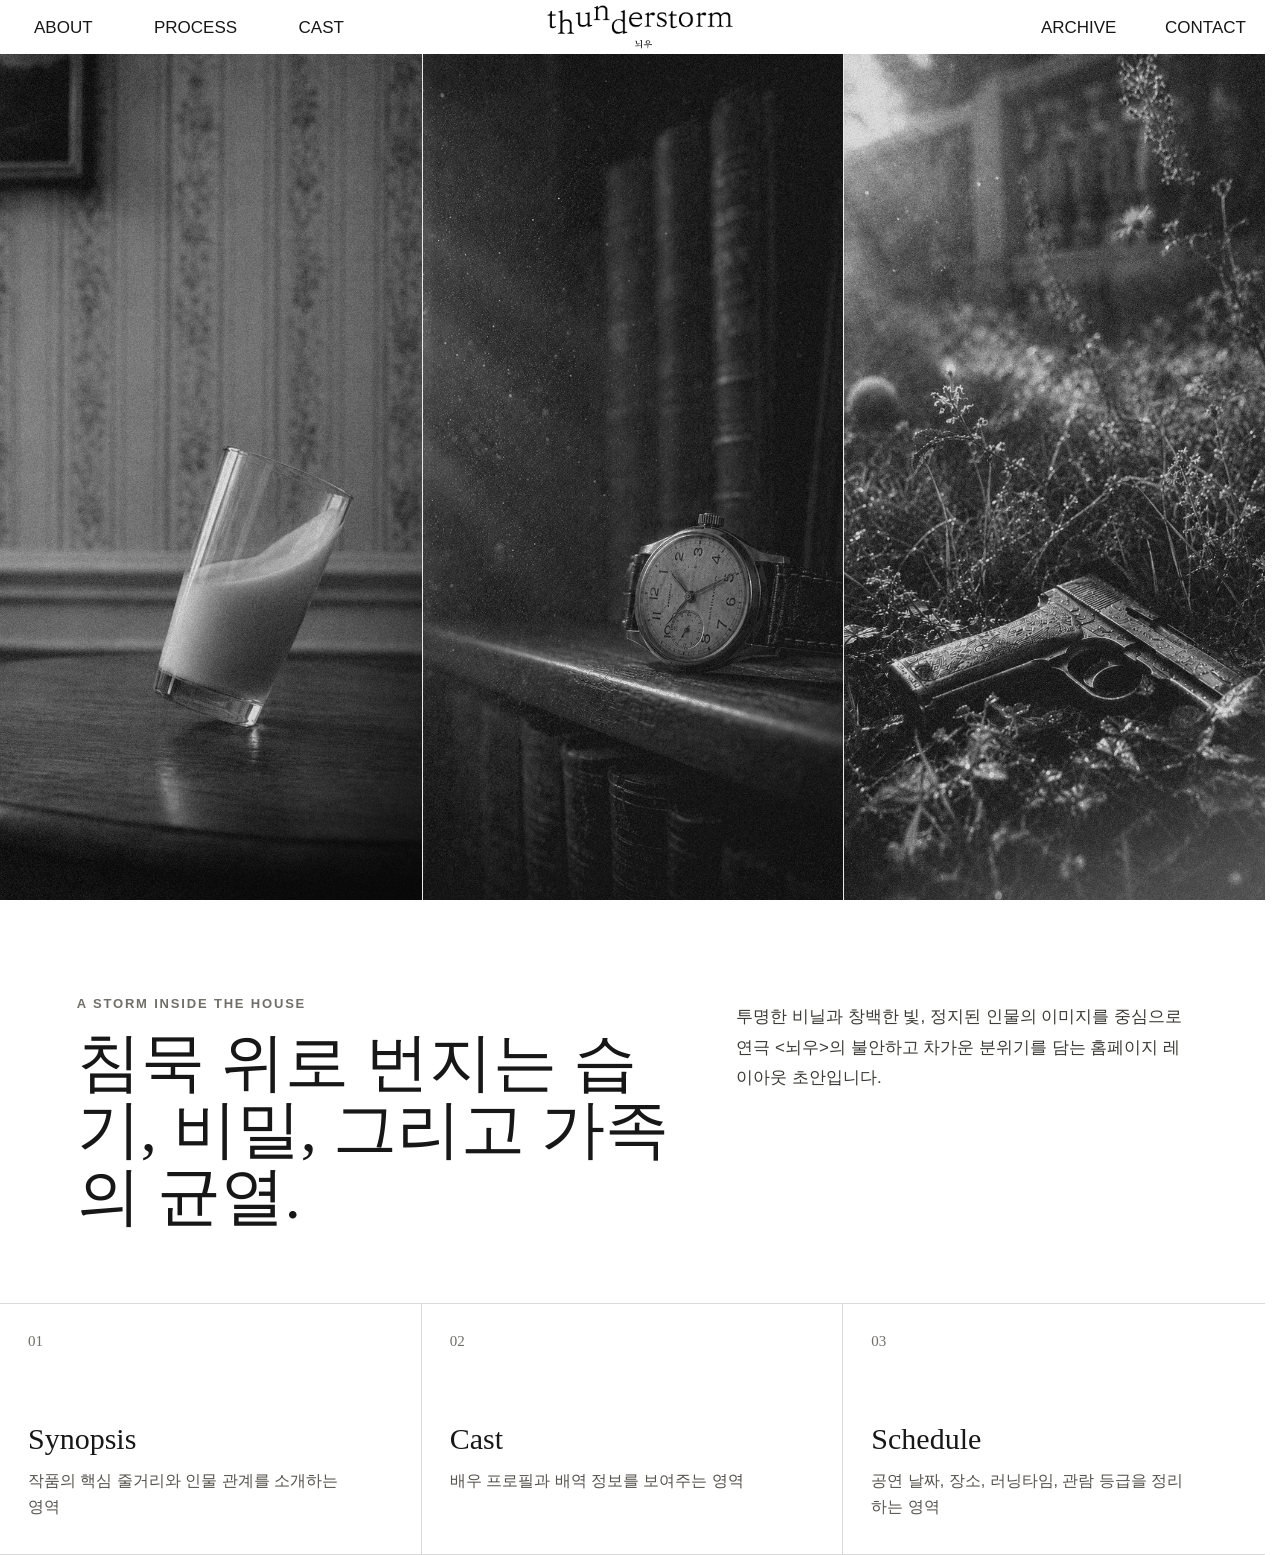
==== index.html @ a6241298 "Add website files" ====
<!doctype html>
<html lang="ko">
  <head>
    <meta charset="UTF-8" />
    <meta name="viewport" content="width=device-width, initial-scale=1.0" />
    <title>연극 &lt;뇌우&gt;</title>
    <link rel="stylesheet" href="./styles.css" />
  </head>
  <body>
    <header class="site-header" aria-label="홈페이지 헤더">
      <nav class="header-nav header-nav-left" aria-label="주요 페이지">
        <a href="./page1.html">ABOUT</a>
        <a href="./page2.html">PROCESS</a>
        <a href="./page3.html">CAST</a>
      </nav>

      <a class="brand" href="./index.html" aria-label="연극 뇌우 홈">
        <img src="./assets/header-title.png" alt="thunderstorm 뇌우" />
      </a>

      <nav class="header-nav header-nav-right" aria-label="아카이브와 연락처">
        <a href="./page4.html">ARCHIVE</a>
        <a href="https://www.instagram.com/karts.thunderstorm?utm_source=ig_web_button_share_sheet&amp;igsh=ZDNlZDc0MzIxNw==" target="_blank" rel="noopener noreferrer">CONTACT</a>
      </nav>
    </header>

    <main>
      <section class="hero" aria-label="연극 뇌우 메인 비주얼">
        <a class="hero-panel hero-panel-left" href="./page1.html" aria-label="ABOUT 페이지로 이동">
          <img
            src="./assets/milk.png"
            alt="기울어진 우유잔"
          />
          <span class="hero-overlay" aria-hidden="true">
            <span class="hero-arrow"></span>
            <span class="hero-title">ABOUT</span>
          </span>
        </a>

        <a class="hero-panel hero-panel-center" href="./page2.html" aria-label="PROCESS 페이지로 이동">
          <img
            src="./assets/clock.png"
            alt="책상 위의 손목시계"
          />
          <span class="hero-overlay" aria-hidden="true">
            <span class="hero-arrow"></span>
            <span class="hero-title">PROCESS</span>
          </span>
        </a>

        <a class="hero-panel hero-panel-right" href="./page3.html" aria-label="CAST 페이지로 이동">
          <img
            src="./assets/gun.png"
            alt="풀숲 위의 권총"
          />
          <span class="hero-overlay" aria-hidden="true">
            <span class="hero-arrow"></span>
            <span class="hero-title">CAST</span>
          </span>
        </a>
      </section>

      <section class="intro" id="about">
        <div>
          <p class="section-kicker">A storm inside the house</p>
          <h2>침묵 위로 번지는 습기, 비밀, 그리고 가족의 균열.</h2>
        </div>
        <p>
          투명한 비닐과 창백한 빛, 정지된 인물의 이미지를 중심으로
          연극 &lt;뇌우&gt;의 불안하고 차가운 분위기를 담는 홈페이지
          레이아웃 초안입니다.
        </p>
      </section>

      <section class="feature-grid" aria-label="홈페이지 섹션 미리보기">
        <article>
          <span>01</span>
          <h3>Synopsis</h3>
          <p>작품의 핵심 줄거리와 인물 관계를 소개하는 영역</p>
        </article>
        <article>
          <span>02</span>
          <h3>Cast</h3>
          <p>배우 프로필과 배역 정보를 보여주는 영역</p>
        </article>
        <article>
          <span>03</span>
          <h3>Schedule</h3>
          <p>공연 날짜, 장소, 러닝타임, 관람 등급을 정리하는 영역</p>
        </article>
      </section>
    </main>
      <script>
      const header = document.querySelector(".site-header");
      let lastScrollY = window.scrollY;

      window.addEventListener("scroll", () => {
        const currentScrollY = window.scrollY;
        const isScrollingDown = currentScrollY > lastScrollY;

        if (currentScrollY <= 8) {
          header.classList.remove("is-hidden");
        } else if (isScrollingDown && currentScrollY > 80) {
          header.classList.add("is-hidden");
        } else if (!isScrollingDown) {
          header.classList.remove("is-hidden");
        }

        lastScrollY = currentScrollY;
      }, { passive: true });
    </script>
  </body>
</html>
---- styles.css ----
:root {
  --paper: #ffffff;
  --ink: #171717;
  --muted: #706f6a;
  --line: rgba(23, 23, 23, 0.16);
  --veil: rgba(245, 245, 241, 0.55);
}

* {
  box-sizing: border-box;
}

html {
  scroll-behavior: smooth;
  scrollbar-gutter: stable;
}

body {
  margin: 0;
  background: #ffffff;
  color: var(--ink);
  font-family:
    "Helvetica Neue",
    Arial,
    "Apple SD Gothic Neo",
    "Noto Sans KR",
    sans-serif;
  letter-spacing: 0;
}

a {
  color: inherit;
  text-decoration: none;
}

.site-header {
  position: fixed;
  z-index: 50;
  top: 0;
  left: 0;
  display: flex;
  width: 100%;
  height: 54px;
  align-items: center;
  justify-content: center;
  padding: 4px 24px;
  background: #ffffff;
  transition: transform 420ms cubic-bezier(0.22, 1, 0.36, 1);
  will-change: transform;
}

.site-header.is-hidden {
  transform: translateY(-100%);
}

.header-nav {
  position: absolute;
  top: 50%;
  display: flex;
  align-items: center;
  gap: clamp(34px, 4.8vw, 76px);
  font-size: 17px;
  font-weight: 300;
  line-height: 1;
  letter-spacing: 0;
  transform: translateY(-50%);
}

.header-nav-left {
  left: 34px;
}

.header-nav-right {
  right: 34px;
  gap: clamp(28px, 3.8vw, 64px);
}

.header-nav a {
  position: relative;
  display: block;
}

.header-nav a::after {
  position: absolute;
  left: 0;
  bottom: -3px;
  width: 100%;
  height: 1px;
  content: "";
  background: currentColor;
  transform: scaleX(0);
  transform-origin: left center;
  transition: transform 240ms ease;
}

.header-nav a:hover::after,
.header-nav a:focus-visible::after {
  transform: scaleX(1);
}

.brand {
  position: fixed;
  z-index: 51;
  top: 27px;
  left: 50vw;
  display: inline-flex;
  align-items: center;
  justify-content: center;
  transform: translate(-50%, -50%);
}

.brand img {
  display: block;
  width: min(185px, 32vw);
  height: auto;
}

main {
  padding-top: 54px;
}

.hero {
  position: relative;
  display: grid;
  min-height: calc(100svh - 54px);
  grid-template-columns: repeat(3, 1fr);
  overflow: hidden;
  background: #d9d8d2;
}

.hero::after {
  display: none;
}

.hero-panel {
  position: relative;
  min-width: 0;
  min-height: calc(100svh - 54px);
  overflow: hidden;
  cursor: pointer;
}

.hero-panel img {
  width: 100%;
  height: 100%;
  display: block;
  object-fit: cover;
  filter: grayscale(1) contrast(0.94) brightness(0.92);
  transition: transform 700ms cubic-bezier(0.22, 1, 0.36, 1), filter 700ms cubic-bezier(0.22, 1, 0.36, 1);
}

.hero-panel:hover img,
.hero-panel:focus-visible img {
  transform: scale(1.08);
}

.hero-overlay {
  position: absolute;
  inset: 0;
  z-index: 2;
  display: flex;
  align-items: center;
  justify-content: center;
  gap: 28px;
  color: #ffffff;
  background: rgba(0, 0, 0, 0.7);
  opacity: 0;
  transition: opacity 420ms cubic-bezier(0.22, 1, 0.36, 1);
}

.hero-panel:hover .hero-overlay,
.hero-panel:focus-visible .hero-overlay {
  opacity: 1;
}

.hero-arrow {
  position: relative;
  display: block;
  width: min(250px, 42%);
  height: 1px;
  background: currentColor;
  transform: translateX(-16px);
  opacity: 0;
  transition: transform 520ms cubic-bezier(0.22, 1, 0.36, 1), opacity 420ms ease;
}

.hero-arrow::before,
.hero-arrow::after {
  position: absolute;
  right: -1px;
  width: 14px;
  height: 1px;
  content: "";
  background: currentColor;
  transform-origin: right center;
}

.hero-arrow::before {
  transform: rotate(38deg);
}

.hero-arrow::after {
  transform: rotate(-38deg);
}

.hero-title {
  display: block;
  min-width: 116px;
  font-size: 20px;
  font-weight: 400;
  line-height: 1;
  letter-spacing: 0;
  transform: translateY(8px);
  opacity: 0;
  transition: transform 520ms cubic-bezier(0.22, 1, 0.36, 1), opacity 420ms ease;
}

.hero-panel:hover .hero-arrow,
.hero-panel:focus-visible .hero-arrow {
  transform: translateX(0);
  opacity: 1;
}

.hero-panel:hover .hero-title,
.hero-panel:focus-visible .hero-title {
  transform: translateY(0);
  opacity: 1;
}

.hero-panel-left img {
  object-position: 50% 50%;
}

.hero-panel-center,
.hero-panel-right {
  border-left: 1px solid rgba(255, 255, 255, 0.42);
}

.hero-panel-center img {
  object-position: 48% 50%;
}

.hero-panel-right img {
  object-position: 50% 50%;
}

.intro {
  display: grid;
  grid-template-columns: minmax(0, 1.15fr) minmax(280px, 0.85fr);
  gap: 48px;
  padding: 96px 6vw 72px;
  border-bottom: 1px solid var(--line);
}

.section-kicker {
  margin: 0 0 18px;
  color: var(--muted);
  font-size: 13px;
  font-weight: 700;
  letter-spacing: 0.14em;
  text-transform: uppercase;
}

.intro h2 {
  max-width: 780px;
  margin: 0;
  font-family: Georgia, "Times New Roman", "Apple SD Gothic Neo", serif;
  font-size: clamp(32px, 5vw, 68px);
  font-weight: 500;
  line-height: 1.05;
}

.intro > p {
  margin: 6px 0 0;
  color: #3c3b37;
  font-size: 17px;
  line-height: 1.8;
}

.feature-grid {
  display: grid;
  grid-template-columns: repeat(3, minmax(0, 1fr));
  border-bottom: 1px solid var(--line);
}

.feature-grid article {
  min-height: 250px;
  padding: 28px;
  border-right: 1px solid var(--line);
}

.feature-grid article:last-child {
  border-right: 0;
}

.feature-grid span {
  color: var(--muted);
  font-family: Georgia, "Times New Roman", serif;
  font-size: 15px;
}

.feature-grid h3 {
  margin: 72px 0 12px;
  font-family: Georgia, "Times New Roman", serif;
  font-size: 30px;
  font-weight: 500;
}

.feature-grid p {
  max-width: 320px;
  margin: 0;
  color: #55534e;
  line-height: 1.65;
}

.subpage {
  min-height: 100svh;
  padding-top: 54px;
  background: #ffffff;
}

.subpage-title {
  display: grid;
  min-height: calc(100svh - 54px);
  place-items: center;
  text-align: center;
}

.subpage-title p {
  margin: 0 0 12px;
  color: var(--muted);
  font-size: 12px;
  letter-spacing: 0.16em;
}

.subpage-title h1 {
  margin: 0;
  font-size: clamp(48px, 10vw, 120px);
  font-weight: 400;
}

@media (max-width: 920px) {
  .site-header {
    height: 54px;
    padding: 4px 16px;
  }

  .header-nav {
    gap: 16px;
    font-size: 9px;
  }

  .header-nav-left {
    left: 14px;
  }

  .header-nav-right {
    right: 14px;
    gap: 12px;
  }

  .hero {
    min-height: calc(100svh - 54px);
    grid-template-columns: 1fr;
  }

  .hero-panel {
    min-height: 31svh;
  }

  .brand img {
    width: min(185px, 49vw);
  }

  .hero-panel-center,
  .hero-panel-right {
    border-left: 0;
    border-top: 1px solid rgba(255, 255, 255, 0.42);
  }

  .intro,
  .feature-grid {
    grid-template-columns: 1fr;
  }

  .intro {
    gap: 24px;
    padding: 72px 20px 56px;
  }

  .feature-grid article {
    min-height: 210px;
    border-right: 0;
    border-bottom: 1px solid var(--line);
  }
}
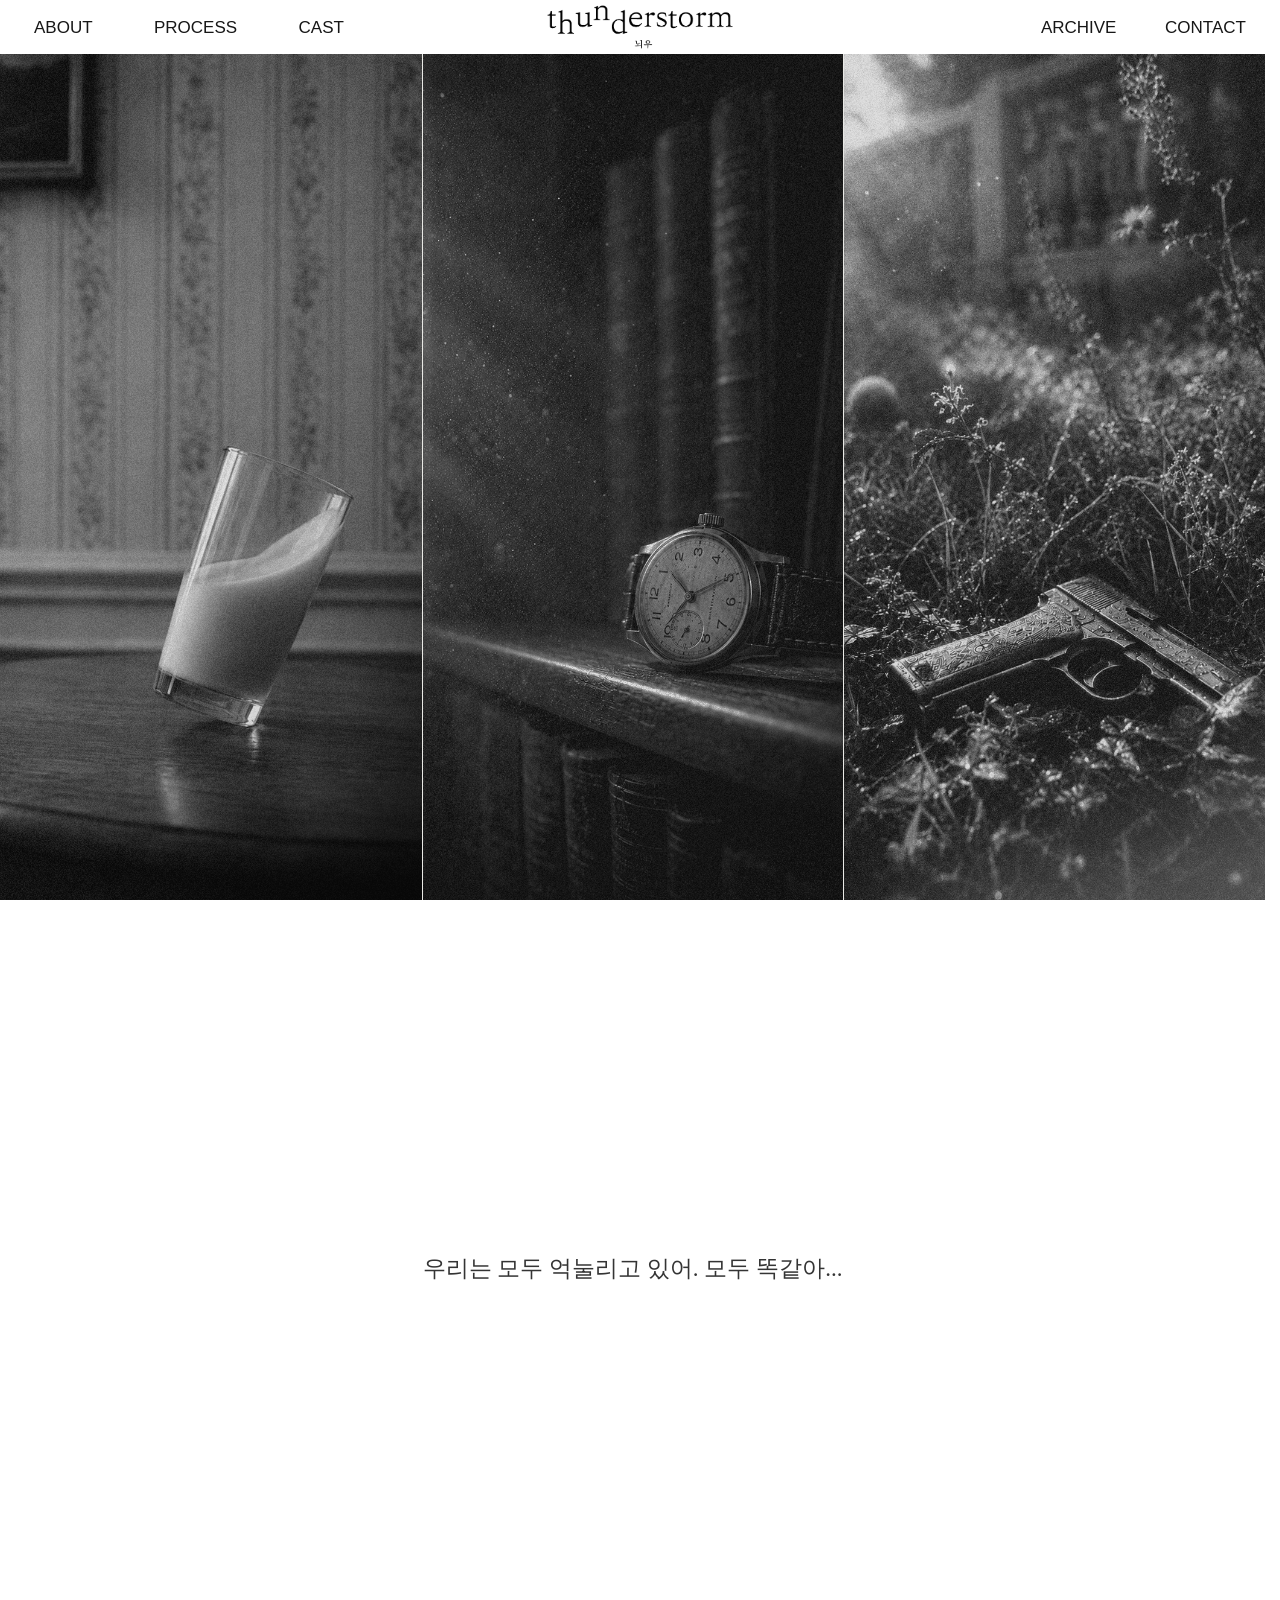
==== commit 421c4e8f: "Update homepage quote section" ====
--- a/index.html
+++ b/index.html
@@ -60,34 +60,8 @@
         </a>
       </section>
 
-      <section class="intro" id="about">
-        <div>
-          <p class="section-kicker">A storm inside the house</p>
-          <h2>침묵 위로 번지는 습기, 비밀, 그리고 가족의 균열.</h2>
-        </div>
-        <p>
-          투명한 비닐과 창백한 빛, 정지된 인물의 이미지를 중심으로
-          연극 &lt;뇌우&gt;의 불안하고 차가운 분위기를 담는 홈페이지
-          레이아웃 초안입니다.
-        </p>
-      </section>
-
-      <section class="feature-grid" aria-label="홈페이지 섹션 미리보기">
-        <article>
-          <span>01</span>
-          <h3>Synopsis</h3>
-          <p>작품의 핵심 줄거리와 인물 관계를 소개하는 영역</p>
-        </article>
-        <article>
-          <span>02</span>
-          <h3>Cast</h3>
-          <p>배우 프로필과 배역 정보를 보여주는 영역</p>
-        </article>
-        <article>
-          <span>03</span>
-          <h3>Schedule</h3>
-          <p>공연 날짜, 장소, 러닝타임, 관람 등급을 정리하는 영역</p>
-        </article>
+      <section class="home-quote" aria-label="연극 뇌우 문장">
+        <p>우리는 모두 억눌리고 있어. 모두 똑같아...</p>
       </section>
     </main>
       <script>
--- a/styles.css
+++ b/styles.css
@@ -244,73 +244,22 @@
   object-position: 50% 50%;
 }
 
-.intro {
+.home-quote {
   display: grid;
-  grid-template-columns: minmax(0, 1.15fr) minmax(280px, 0.85fr);
-  gap: 48px;
-  padding: 96px 6vw 72px;
-  border-bottom: 1px solid var(--line);
-}
-
-.section-kicker {
-  margin: 0 0 18px;
-  color: var(--muted);
-  font-size: 13px;
-  font-weight: 700;
-  letter-spacing: 0.14em;
-  text-transform: uppercase;
-}
-
-.intro h2 {
-  max-width: 780px;
+  min-height: 82svh;
+  place-items: center;
+  padding: 120px 24px;
+  background: #ffffff;
+  text-align: center;
+}
+
+.home-quote p {
   margin: 0;
-  font-family: Georgia, "Times New Roman", "Apple SD Gothic Neo", serif;
-  font-size: clamp(32px, 5vw, 68px);
-  font-weight: 500;
-  line-height: 1.05;
-}
-
-.intro > p {
-  margin: 6px 0 0;
-  color: #3c3b37;
-  font-size: 17px;
-  line-height: 1.8;
-}
-
-.feature-grid {
-  display: grid;
-  grid-template-columns: repeat(3, minmax(0, 1fr));
-  border-bottom: 1px solid var(--line);
-}
-
-.feature-grid article {
-  min-height: 250px;
-  padding: 28px;
-  border-right: 1px solid var(--line);
-}
-
-.feature-grid article:last-child {
-  border-right: 0;
-}
-
-.feature-grid span {
-  color: var(--muted);
-  font-family: Georgia, "Times New Roman", serif;
-  font-size: 15px;
-}
-
-.feature-grid h3 {
-  margin: 72px 0 12px;
-  font-family: Georgia, "Times New Roman", serif;
-  font-size: 30px;
-  font-weight: 500;
-}
-
-.feature-grid p {
-  max-width: 320px;
-  margin: 0;
-  color: #55534e;
-  line-height: 1.65;
+  color: #343434;
+  font-family: "KoPub Batang", "KoPub Batang Pro", "Noto Serif KR", serif;
+  font-size: clamp(18px, 1.8vw, 28px);
+  font-weight: 300;
+  line-height: 1.7;
 }
 
 .subpage {
@@ -378,19 +327,8 @@
     border-top: 1px solid rgba(255, 255, 255, 0.42);
   }
 
-  .intro,
-  .feature-grid {
-    grid-template-columns: 1fr;
-  }
-
-  .intro {
-    gap: 24px;
-    padding: 72px 20px 56px;
-  }
-
-  .feature-grid article {
-    min-height: 210px;
-    border-right: 0;
-    border-bottom: 1px solid var(--line);
-  }
-}
+  .home-quote {
+    min-height: 76svh;
+    padding: 96px 20px;
+  }
+}
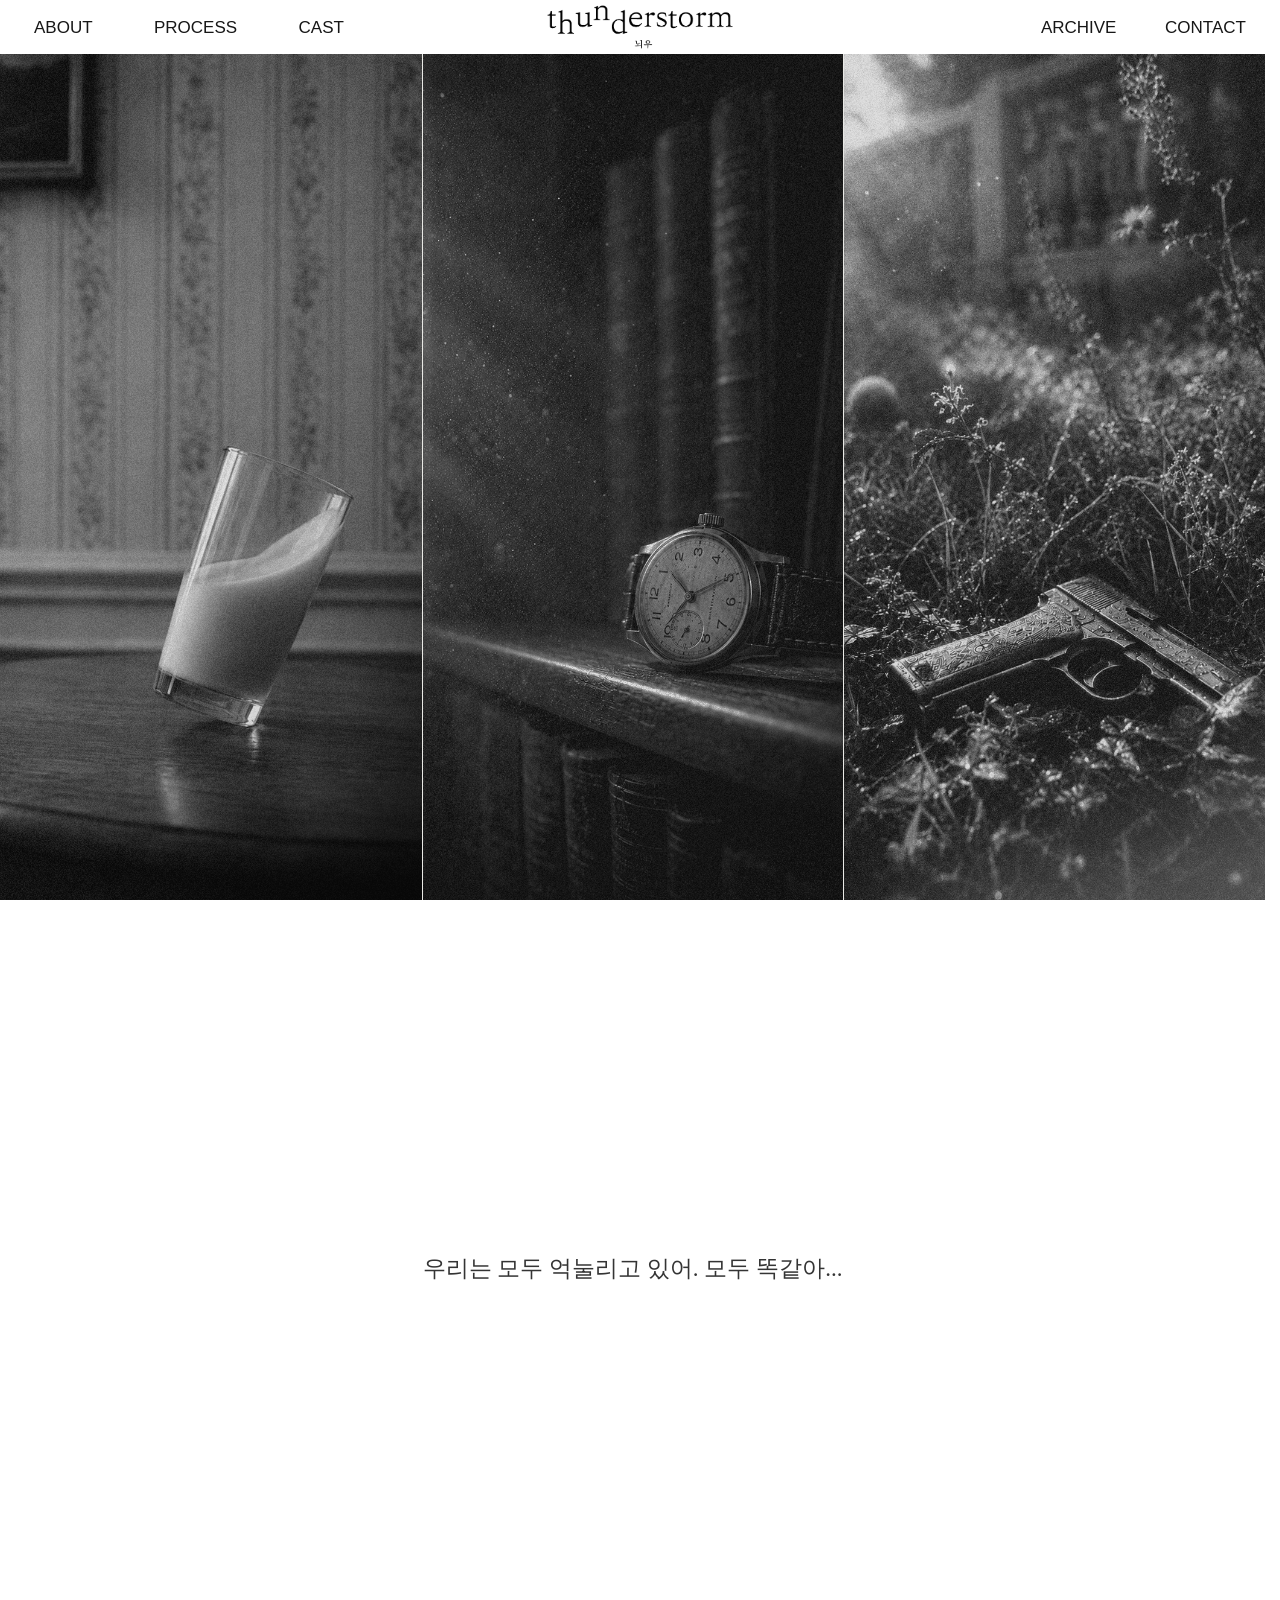
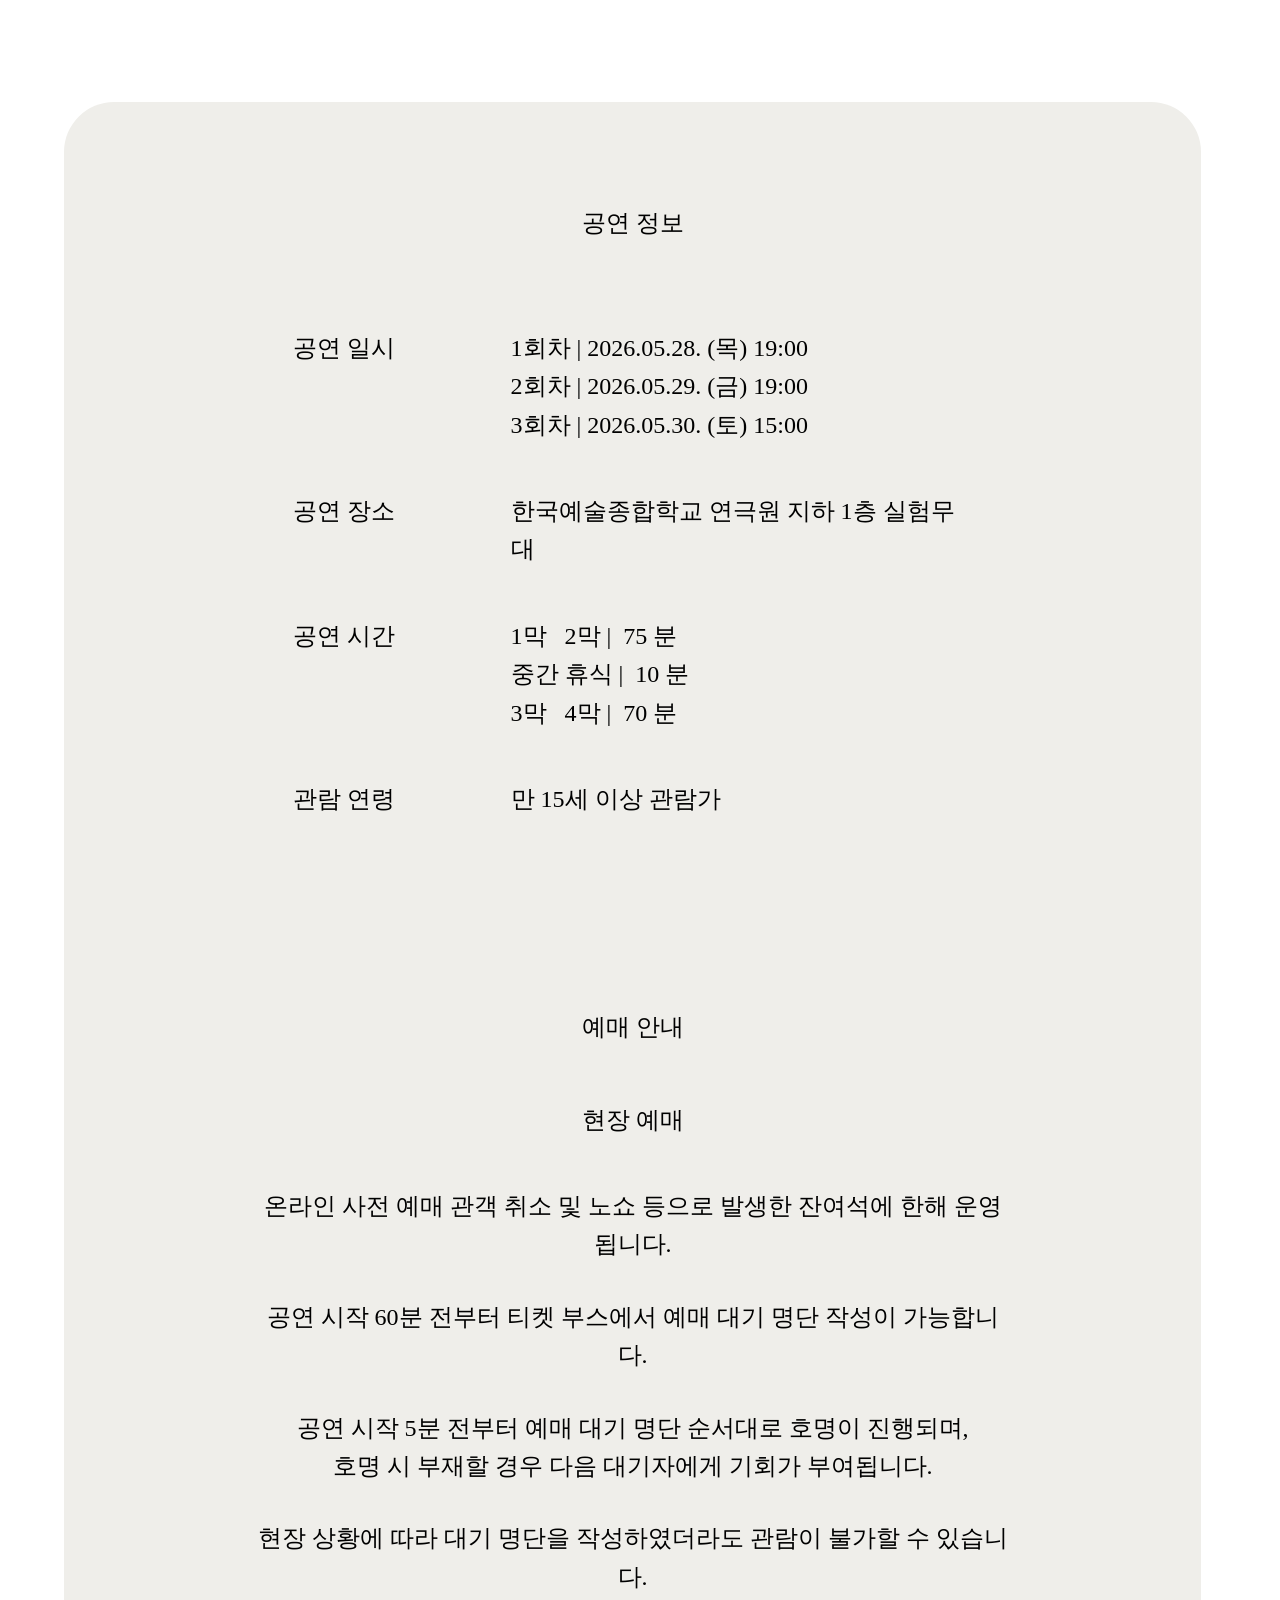
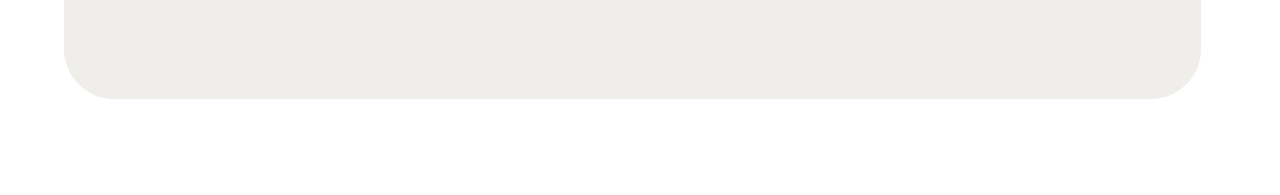
==== commit 3903db7f: "Add performance information section" ====
--- a/index.html
+++ b/index.html
@@ -63,6 +63,43 @@
       <section class="home-quote" aria-label="연극 뇌우 문장">
         <p>우리는 모두 억눌리고 있어. 모두 똑같아...</p>
       </section>
+
+      <section class="performance-section" aria-label="공연 정보와 예매 안내">
+        <div class="performance-card">
+          <h2>공연 정보</h2>
+
+          <div class="info-list">
+            <div class="info-row">
+              <h3>공연 일시</h3>
+              <p>1회차 | 2026.05.28. (목) 19:00<br />2회차 | 2026.05.29. (금) 19:00<br />3회차 | 2026.05.30. (토) 15:00</p>
+            </div>
+
+            <div class="info-row">
+              <h3>공연 장소</h3>
+              <p>한국예술종합학교 연극원 지하 1층 실험무대</p>
+            </div>
+
+            <div class="info-row">
+              <h3>공연 시간</h3>
+              <p>1막&nbsp;&nbsp;&nbsp;2막 |&nbsp;&nbsp;75 분<br />중간 휴식 |&nbsp;&nbsp;10 분<br />3막&nbsp;&nbsp;&nbsp;4막 |&nbsp;&nbsp;70 분</p>
+            </div>
+
+            <div class="info-row">
+              <h3>관람 연령</h3>
+              <p>만 15세 이상 관람가</p>
+            </div>
+          </div>
+
+          <div class="ticket-info">
+            <h2>예매 안내</h2>
+            <h3>현장 예매</h3>
+            <p>온라인 사전 예매 관객 취소 및 노쇼 등으로 발생한 잔여석에 한해 운영됩니다.</p>
+            <p>공연 시작 60분 전부터 티켓 부스에서 예매 대기 명단 작성이 가능합니다.</p>
+            <p>공연 시작 5분 전부터 예매 대기 명단 순서대로 호명이 진행되며,<br />호명 시 부재할 경우 다음 대기자에게 기회가 부여됩니다.</p>
+            <p>현장 상황에 따라 대기 명단을 작성하였더라도 관람이 불가할 수 있습니다.</p>
+          </div>
+        </div>
+      </section>
     </main>
       <script>
       const header = document.querySelector(".site-header");
--- a/styles.css
+++ b/styles.css
@@ -262,6 +262,69 @@
   line-height: 1.7;
 }
 
+.performance-section {
+  padding: 64px 5vw 96px;
+  background: #ffffff;
+}
+
+.performance-card {
+  width: min(1320px, 100%);
+  margin: 0 auto;
+  padding: clamp(72px, 8vw, 120px) clamp(28px, 7vw, 120px);
+  border-radius: 50px;
+  background: #efeeea;
+  color: #000000;
+  font-family: "KoPub Batang", "KoPub Batang Pro", "Noto Serif KR", serif;
+  font-size: 18pt;
+  font-weight: 300;
+  line-height: 1.6;
+  text-align: center;
+}
+
+.performance-card h2,
+.performance-card h3,
+.performance-card p {
+  margin: 0;
+  font: inherit;
+  color: inherit;
+}
+
+.performance-card h2 {
+  margin-bottom: 86px;
+}
+
+.info-list {
+  display: grid;
+  width: min(680px, 100%);
+  margin: 0 auto;
+  gap: 48px;
+}
+
+.info-row {
+  display: grid;
+  grid-template-columns: 170px minmax(0, 1fr);
+  gap: 48px;
+  text-align: left;
+}
+
+.ticket-info {
+  width: min(760px, 100%);
+  margin: 190px auto 0;
+  text-align: center;
+}
+
+.ticket-info h2 {
+  margin-bottom: 54px;
+}
+
+.ticket-info h3 {
+  margin-bottom: 48px;
+}
+
+.ticket-info p + p {
+  margin-top: 34px;
+}
+
 .subpage {
   min-height: 100svh;
   padding-top: 54px;
@@ -331,4 +394,44 @@
     min-height: 76svh;
     padding: 96px 20px;
   }
-}
+
+  .performance-section {
+    padding: 40px 20px 72px;
+  }
+
+  .performance-card {
+    padding: 64px 22px 72px;
+    border-radius: 34px;
+    font-size: 14pt;
+  }
+
+  .performance-card h2 {
+    margin-bottom: 52px;
+  }
+
+  .info-list {
+    gap: 36px;
+  }
+
+  .info-row {
+    grid-template-columns: 1fr;
+    gap: 10px;
+    text-align: center;
+  }
+
+  .ticket-info {
+    margin-top: 112px;
+  }
+
+  .ticket-info h2 {
+    margin-bottom: 40px;
+  }
+
+  .ticket-info h3 {
+    margin-bottom: 34px;
+  }
+
+  .ticket-info p + p {
+    margin-top: 26px;
+  }
+}
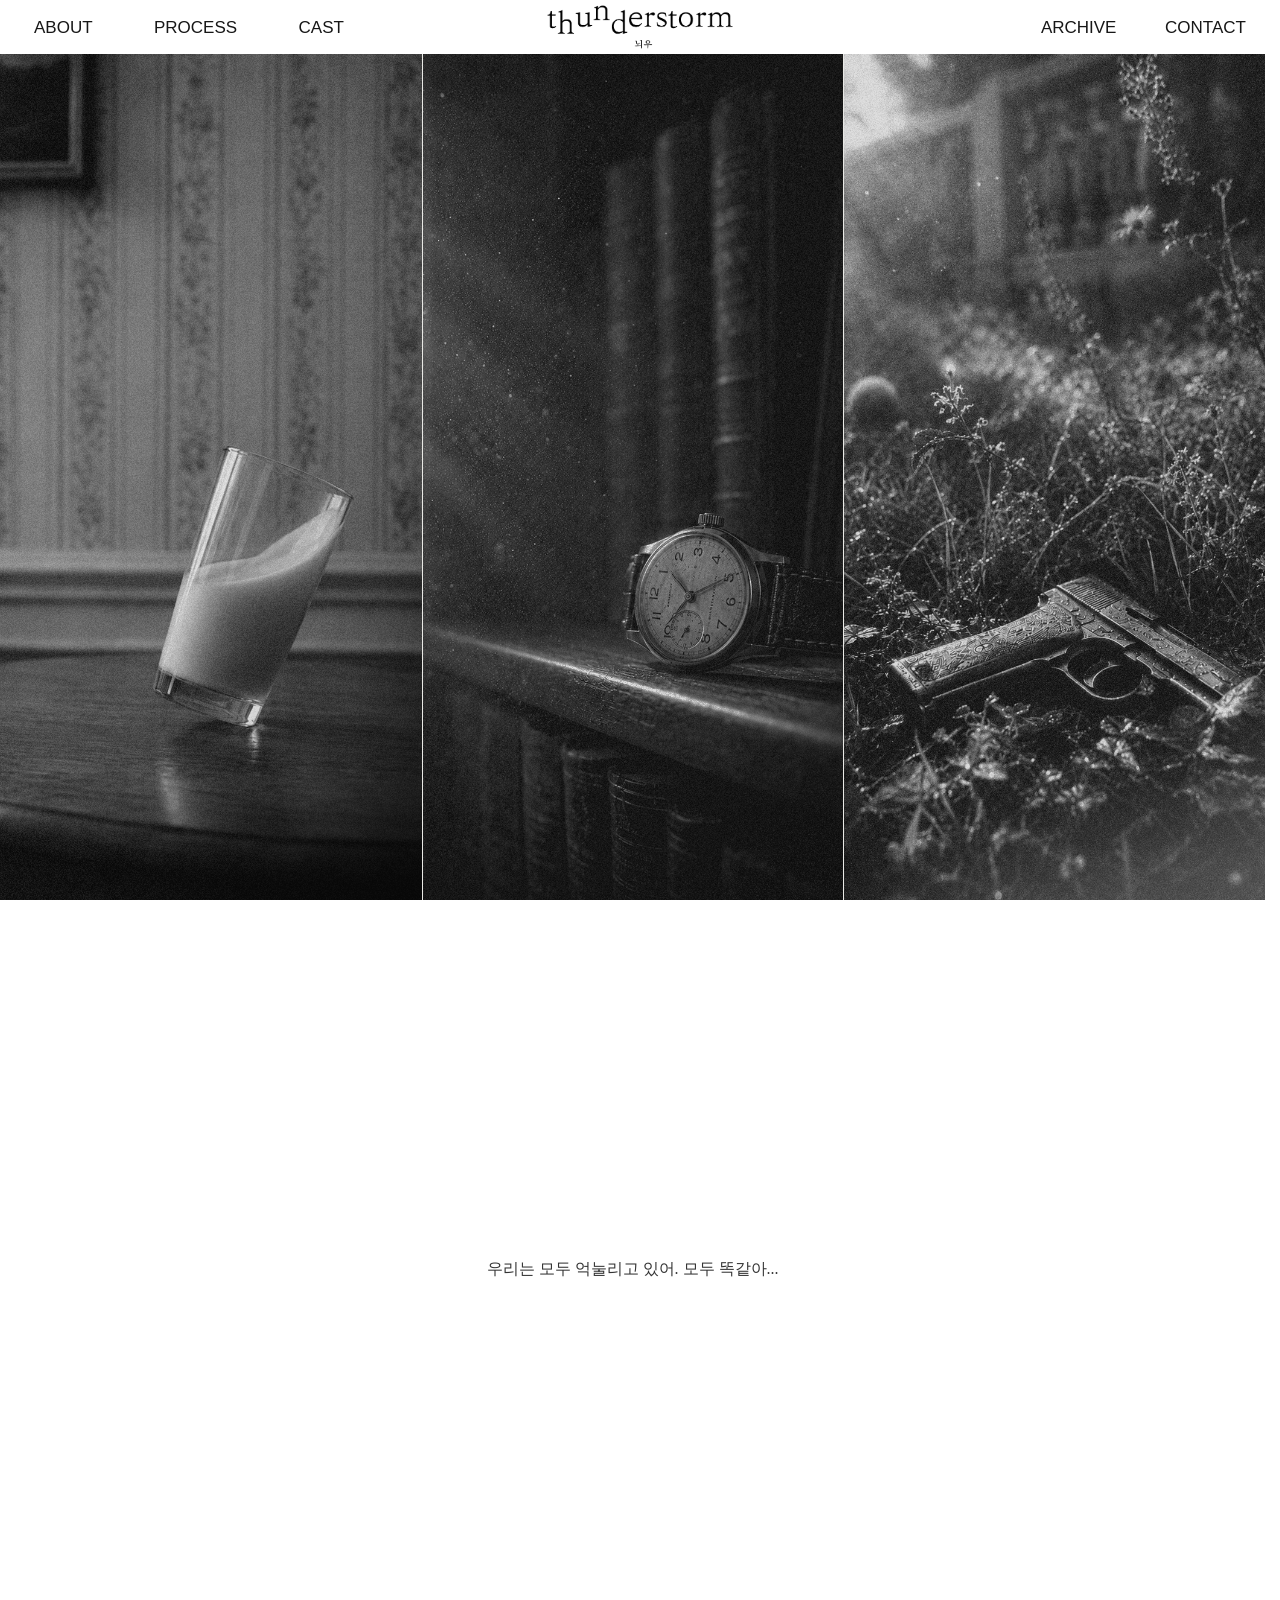
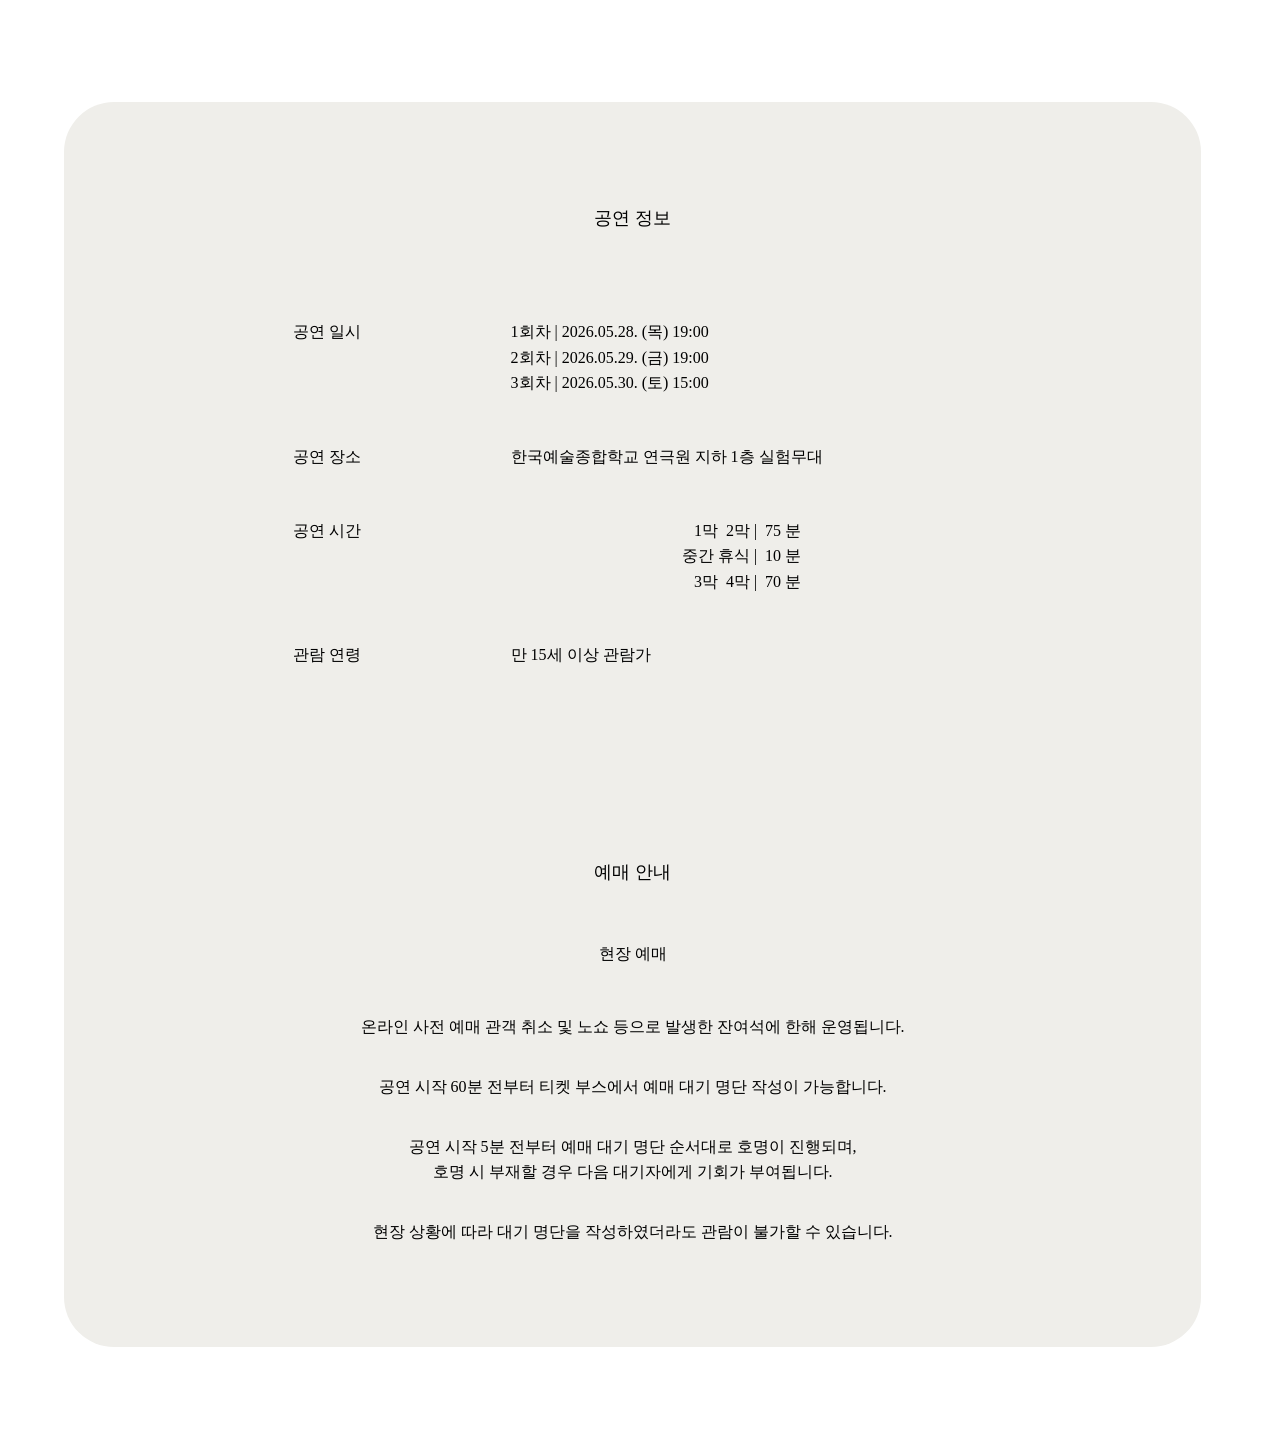
==== commit 236fb136: "변화" ====
--- a/index.html
+++ b/index.html
@@ -76,12 +76,12 @@
 
             <div class="info-row">
               <h3>공연 장소</h3>
-              <p>한국예술종합학교 연극원 지하 1층 실험무대</p>
+              <p>한국예술종합학교 <br class="mobile-only" />연극원 지하 1층 실험무대</p>
             </div>
 
             <div class="info-row">
               <h3>공연 시간</h3>
-              <p>1막&nbsp;&nbsp;&nbsp;2막 |&nbsp;&nbsp;75 분<br />중간 휴식 |&nbsp;&nbsp;10 분<br />3막&nbsp;&nbsp;&nbsp;4막 |&nbsp;&nbsp;70 분</p>
+              <p class="runtime-lines">1막&nbsp;&nbsp;2막 |&nbsp;&nbsp;75 분<br />중간 휴식 |&nbsp;&nbsp;10 분<br />3막&nbsp;&nbsp;4막 |&nbsp;&nbsp;70 분</p>
             </div>
 
             <div class="info-row">
--- a/styles.css
+++ b/styles.css
@@ -257,7 +257,7 @@
   margin: 0;
   color: #343434;
   font-family: "KoPub Batang", "KoPub Batang Pro", "Noto Serif KR", serif;
-  font-size: clamp(18px, 1.8vw, 28px);
+  font-size: 12pt;
   font-weight: 300;
   line-height: 1.7;
 }
@@ -275,7 +275,7 @@
   background: #efeeea;
   color: #000000;
   font-family: "KoPub Batang", "KoPub Batang Pro", "Noto Serif KR", serif;
-  font-size: 18pt;
+  font-size: 12pt;
   font-weight: 300;
   line-height: 1.6;
   text-align: center;
@@ -291,6 +291,7 @@
 
 .performance-card h2 {
   margin-bottom: 86px;
+  font-size: calc(1em + 1.5pt);
 }
 
 .info-list {
@@ -307,6 +308,15 @@
   text-align: left;
 }
 
+.mobile-only {
+  display: none;
+}
+
+.runtime-lines {
+  justify-self: center;
+  text-align: right;
+}
+
 .ticket-info {
   width: min(760px, 100%);
   margin: 190px auto 0;
@@ -353,35 +363,59 @@
 
 @media (max-width: 920px) {
   .site-header {
-    height: 54px;
-    padding: 4px 16px;
+    display: grid;
+    height: 132px;
+    grid-template-columns: repeat(5, auto);
+    grid-template-rows: 70px 42px;
+    align-content: center;
+    justify-content: center;
+    column-gap: clamp(18px, 5.4vw, 34px);
+    row-gap: 2px;
+    padding: 10px 14px 8px;
+  }
+
+  .brand {
+    position: static;
+    grid-column: 1 / -1;
+    grid-row: 1;
+    transform: none;
+  }
+
+  .brand img {
+    width: min(175px, 46vw);
   }
 
   .header-nav {
-    gap: 16px;
-    font-size: 9px;
-  }
-
-  .header-nav-left {
-    left: 14px;
-  }
-
-  .header-nav-right {
-    right: 14px;
-    gap: 12px;
+    position: static;
+    grid-row: 2;
+    display: contents;
+    font-size: 10.5px;
+    transform: none;
+  }
+
+  .header-nav a {
+    display: block;
+    align-self: center;
+    white-space: nowrap;
+  }
+
+  .header-nav-left a:nth-child(1) { grid-column: 1; }
+  .header-nav-left a:nth-child(2) { grid-column: 2; }
+  .header-nav-left a:nth-child(3) { grid-column: 3; }
+  .header-nav-right a:nth-child(1) { grid-column: 4; }
+  .header-nav-right a:nth-child(2) { grid-column: 5; }
+
+  main {
+    padding-top: 132px;
   }
 
   .hero {
-    min-height: calc(100svh - 54px);
+    min-height: calc(100svh - 132px);
     grid-template-columns: 1fr;
   }
 
   .hero-panel {
-    min-height: 31svh;
-  }
-
-  .brand img {
-    width: min(185px, 49vw);
+    min-height: calc((100svh - 132px) / 3);
   }
 
   .hero-panel-center,
@@ -395,6 +429,10 @@
     padding: 96px 20px;
   }
 
+  .home-quote p {
+    font-size: 11pt;
+  }
+
   .performance-section {
     padding: 40px 20px 72px;
   }
@@ -402,7 +440,7 @@
   .performance-card {
     padding: 64px 22px 72px;
     border-radius: 34px;
-    font-size: 14pt;
+    font-size: 11pt;
   }
 
   .performance-card h2 {
@@ -419,6 +457,10 @@
     text-align: center;
   }
 
+  .mobile-only {
+    display: block;
+  }
+
   .ticket-info {
     margin-top: 112px;
   }
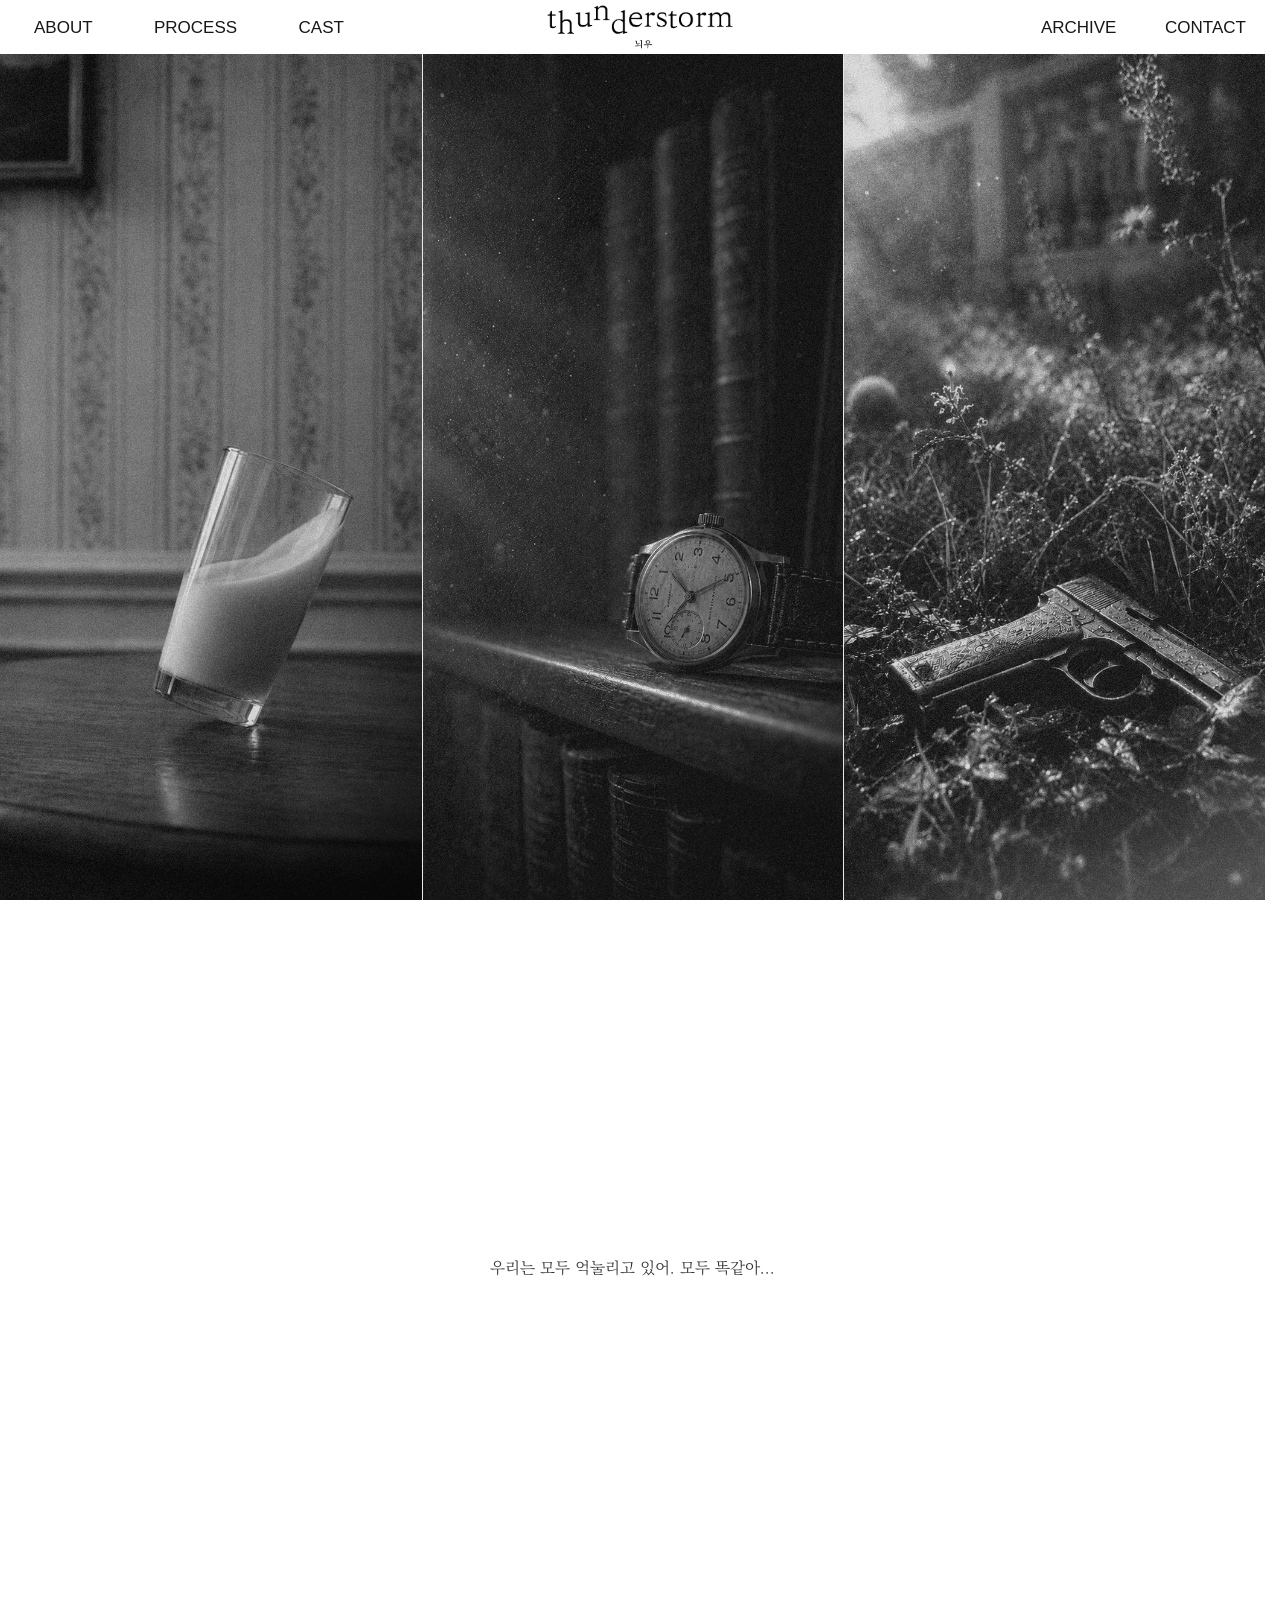
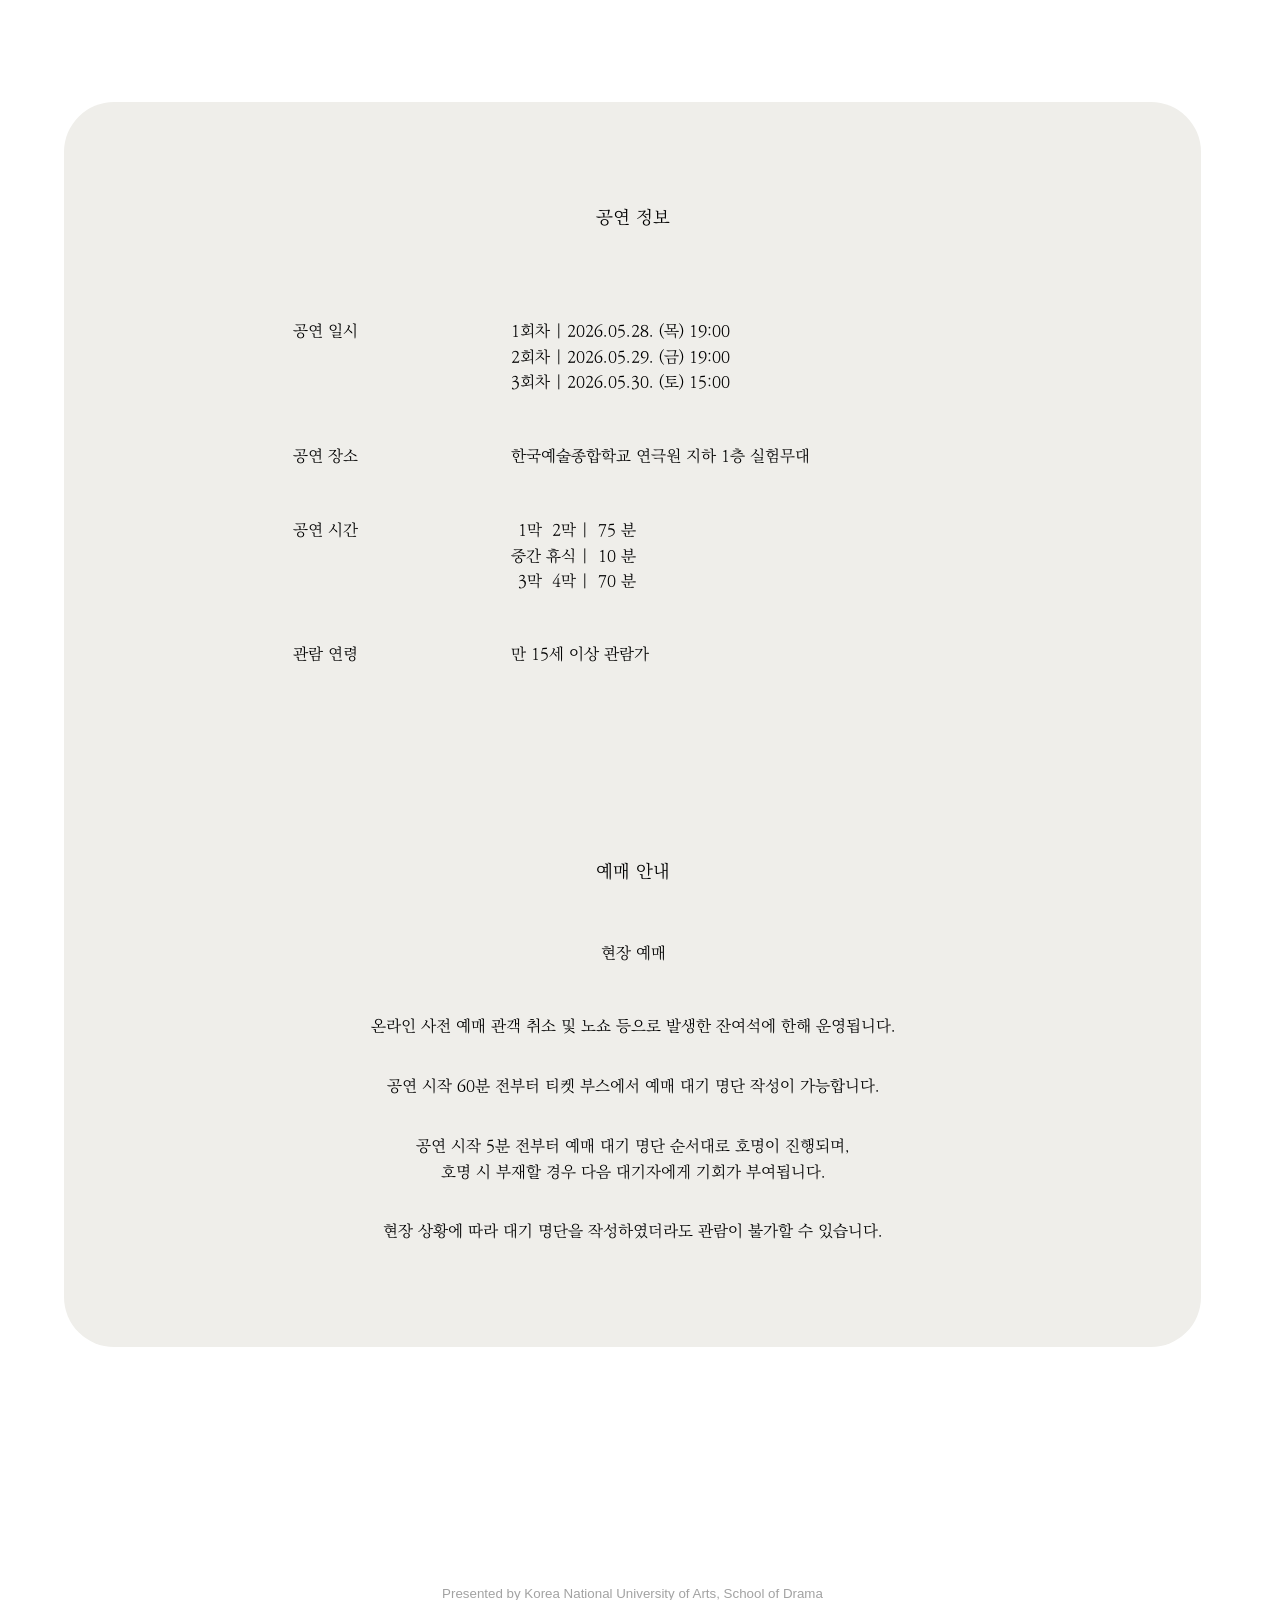
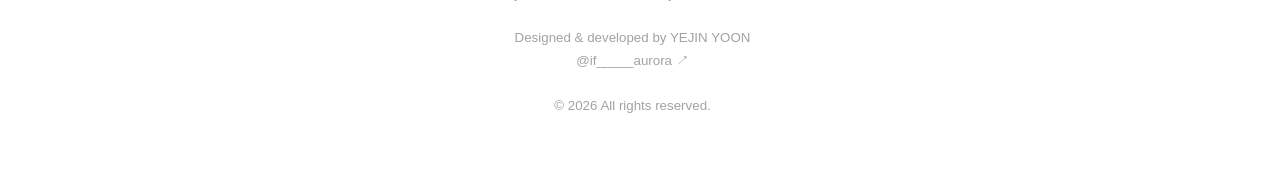
==== commit 07f04b99: "업데이트" ====
--- a/index.html
+++ b/index.html
@@ -101,6 +101,12 @@
         </div>
       </section>
     </main>
+
+    <footer class="site-footer">
+      <p>Presented by Korea National University of Arts, School of Drama</p>
+      <p>Designed &amp; developed by YEJIN YOON<br /><a href="https://www.instagram.com/if_____aurora?utm_source=ig_web_button_share_sheet&amp;igsh=ZDNlZDc0MzIxNw==" target="_blank" rel="noopener noreferrer">@if_____aurora ↗</a></p>
+      <p>© 2026 All rights reserved.</p>
+    </footer>
       <script>
       const header = document.querySelector(".site-header");
       let lastScrollY = window.scrollY;
@@ -119,6 +125,31 @@
 
         lastScrollY = currentScrollY;
       }, { passive: true });
+
+      const revealTargets = document.querySelectorAll(".home-quote p, .performance-card h2, .performance-card h3, .performance-card p");
+
+      revealTargets.forEach((element, index) => {
+        element.classList.add("reveal-text");
+        element.style.setProperty("--reveal-delay", Math.min(index * 55, 220) + "ms");
+      });
+
+      if ("IntersectionObserver" in window) {
+        const revealObserver = new IntersectionObserver((entries) => {
+          entries.forEach((entry) => {
+            if (entry.isIntersecting) {
+              entry.target.classList.add("is-visible");
+              revealObserver.unobserve(entry.target);
+            }
+          });
+        }, {
+          threshold: 0.18,
+          rootMargin: "0px 0px -8% 0px",
+        });
+
+        revealTargets.forEach((element) => revealObserver.observe(element));
+      } else {
+        revealTargets.forEach((element) => element.classList.add("is-visible"));
+      }
     </script>
   </body>
 </html>
--- a/styles.css
+++ b/styles.css
@@ -1,3 +1,27 @@
+@font-face {
+  font-family: "KoPub Batang";
+  src: url("assets/fonts/KoPubBatangPro-Light.otf") format("opentype");
+  font-weight: 300;
+  font-style: normal;
+  font-display: swap;
+}
+
+@font-face {
+  font-family: "KoPub Batang";
+  src: url("assets/fonts/KoPubBatangPro-Medium.otf") format("opentype");
+  font-weight: 400;
+  font-style: normal;
+  font-display: swap;
+}
+
+@font-face {
+  font-family: "KoPub Batang";
+  src: url("assets/fonts/KoPubBatangPro-Bold.otf") format("opentype");
+  font-weight: 700;
+  font-style: normal;
+  font-display: swap;
+}
+
 :root {
   --paper: #ffffff;
   --ink: #171717;
@@ -294,6 +318,33 @@
   font-size: calc(1em + 1.5pt);
 }
 
+.reveal-text {
+  opacity: 0;
+  filter: blur(4px);
+  transform: translateY(22px);
+  transition:
+    opacity 900ms cubic-bezier(0.22, 1, 0.36, 1),
+    filter 900ms cubic-bezier(0.22, 1, 0.36, 1),
+    transform 900ms cubic-bezier(0.22, 1, 0.36, 1);
+  transition-delay: var(--reveal-delay, 0ms);
+  will-change: opacity, filter, transform;
+}
+
+.reveal-text.is-visible {
+  opacity: 1;
+  filter: blur(0);
+  transform: translateY(0);
+}
+
+@media (prefers-reduced-motion: reduce) {
+  .reveal-text {
+    opacity: 1;
+    filter: none;
+    transform: none;
+    transition: none;
+  }
+}
+
 .info-list {
   display: grid;
   width: min(680px, 100%);
@@ -308,11 +359,16 @@
   text-align: left;
 }
 
+.info-row > p {
+  justify-self: start;
+}
+
 .mobile-only {
   display: none;
 }
 
 .runtime-lines {
+  width: max-content;
   justify-self: center;
   text-align: right;
 }
@@ -333,6 +389,35 @@
 
 .ticket-info p + p {
   margin-top: 34px;
+}
+
+.site-footer {
+  padding: 140px 24px 56px;
+  background: #ffffff;
+  color: rgba(23, 23, 23, 0.4);
+  font-family: "Helvetica Neue", Arial, "Apple SD Gothic Neo", "Noto Sans KR", sans-serif;
+  font-size: 10pt;
+  font-weight: 300;
+  line-height: 1.7;
+  text-align: center;
+}
+
+.site-footer p {
+  margin: 0;
+}
+
+.site-footer p + p {
+  margin-top: 22px;
+}
+
+.site-footer a {
+  text-decoration: none;
+}
+
+.site-footer a:hover,
+.site-footer a:focus-visible {
+  text-decoration: underline;
+  text-underline-offset: 4px;
 }
 
 .subpage {
@@ -457,6 +542,10 @@
     text-align: center;
   }
 
+  .info-row > p {
+    justify-self: center;
+  }
+
   .mobile-only {
     display: block;
   }
@@ -476,4 +565,9 @@
   .ticket-info p + p {
     margin-top: 26px;
   }
-}
+
+  .site-footer {
+    padding: 104px 20px 44px;
+    font-size: 9.5pt;
+  }
+}
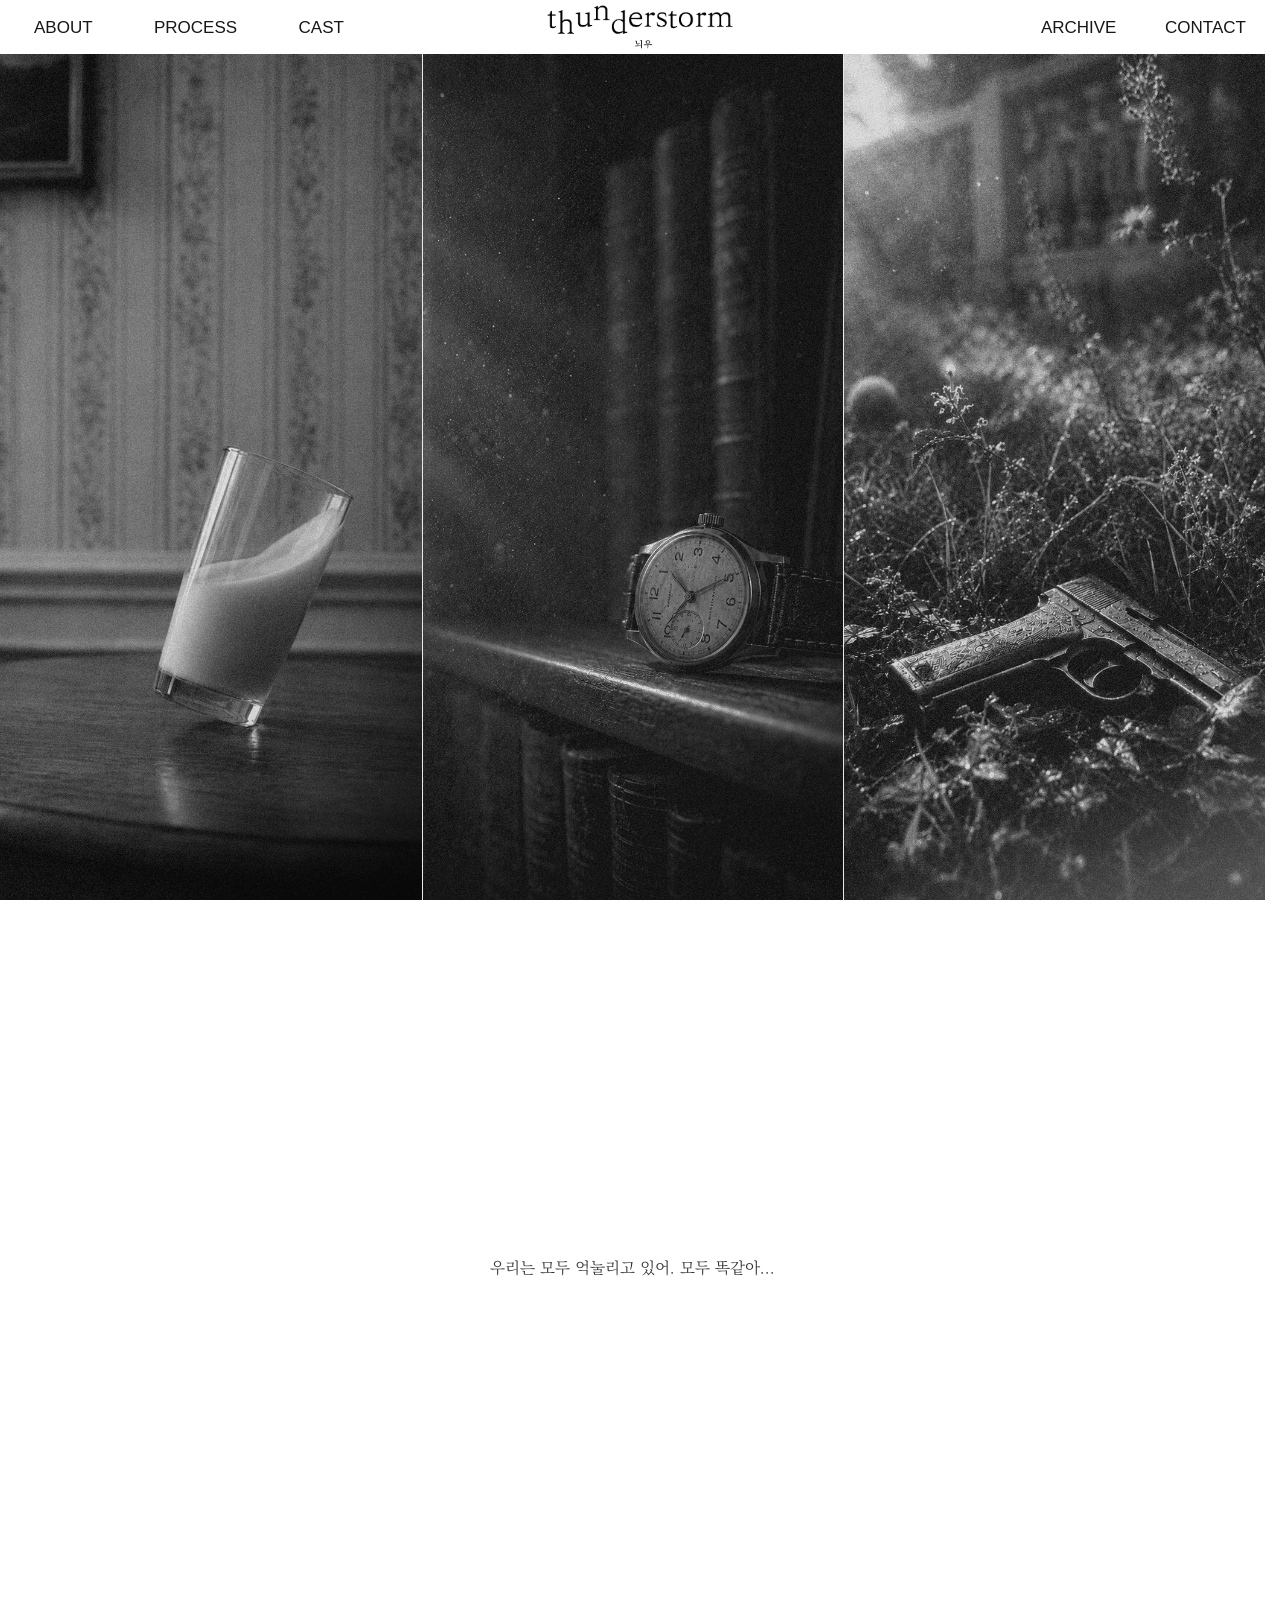
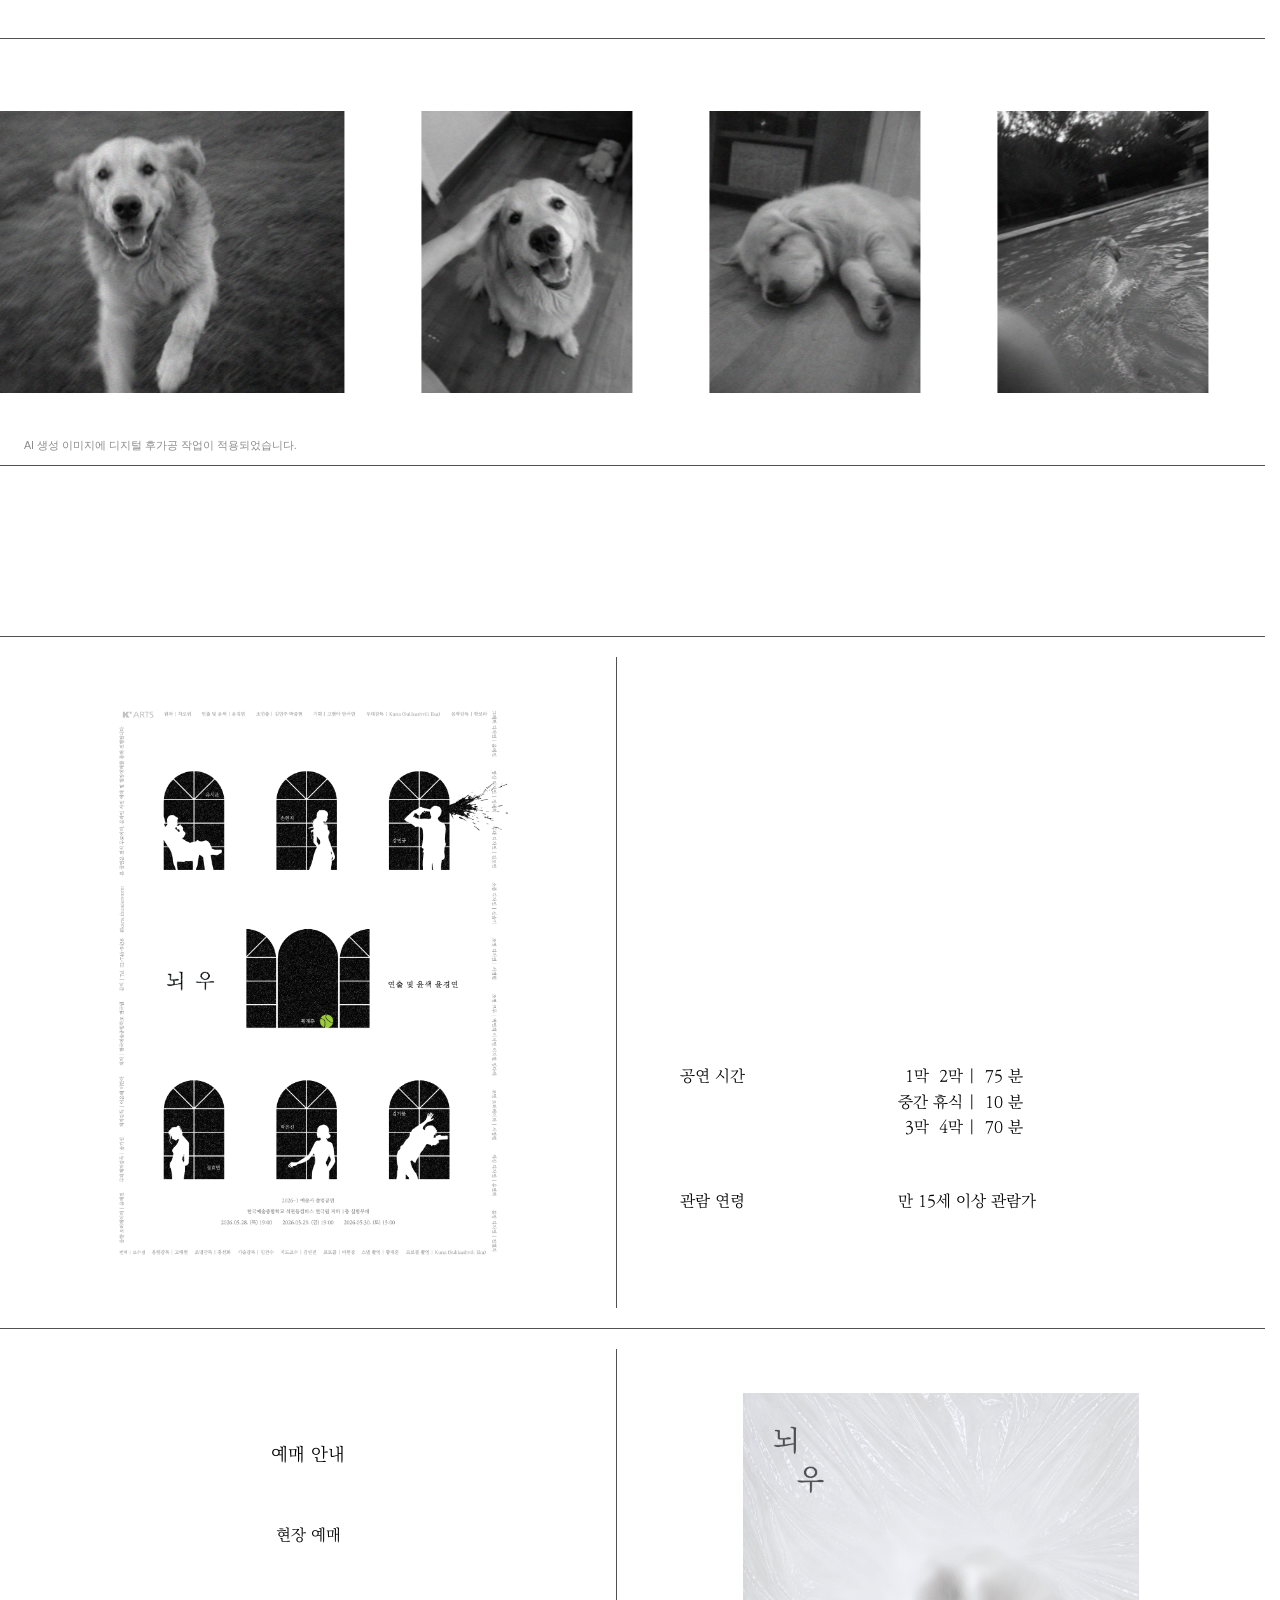
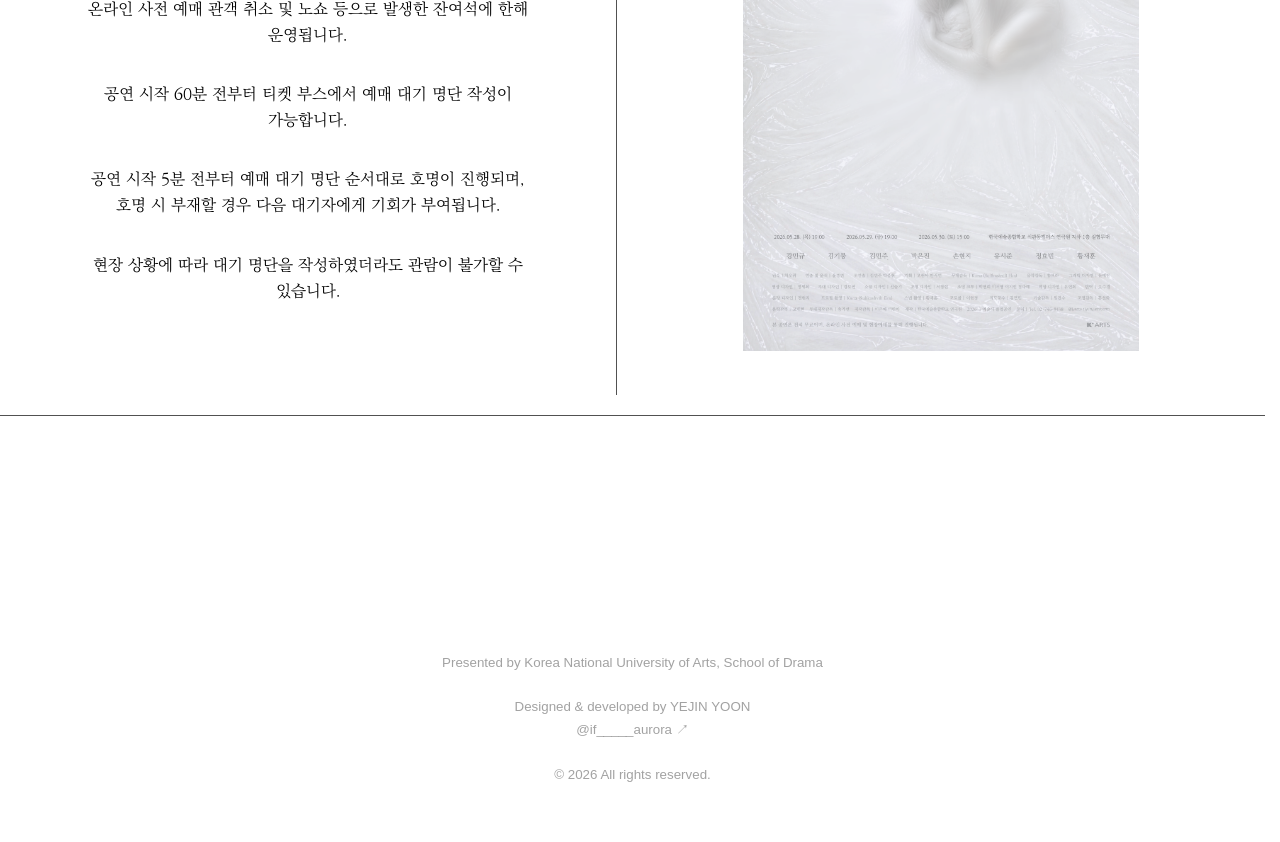
==== commit c473d071: "change" ====
--- a/index.html
+++ b/index.html
@@ -64,11 +64,37 @@
         <p>우리는 모두 억눌리고 있어. 모두 똑같아...</p>
       </section>
 
+      <section class="retriever-section" aria-label="리트리버 흑백 이미지">
+        <div class="retriever-marquee" aria-hidden="true">
+          <div class="retriever-track">
+            <div class="retriever-group">
+              <img src="./assets/retriever/retriever-1.png" alt="" />
+              <img src="./assets/retriever/retriever-2.png" alt="" />
+              <img src="./assets/retriever/retriever-3.png" alt="" />
+              <img src="./assets/retriever/retriever-4.png" alt="" />
+              <img src="./assets/retriever/retriever-5.png" alt="" />
+              <img src="./assets/retriever/retriever-6.png" alt="" />
+              <img src="./assets/retriever/retriever-7.png" alt="" />
+              <img src="./assets/retriever/retriever-8.png" alt="" />
+              <img src="./assets/retriever/retriever-9.png" alt="" />
+              <img src="./assets/retriever/retriever-10.png" alt="" />
+            </div>
+          </div>
+        </div>
+        <p class="retriever-note">AI 생성 이미지에 디지털 후가공 작업이 적용되었습니다.</p>
+      </section>
+
       <section class="performance-section" aria-label="공연 정보와 예매 안내">
         <div class="performance-card">
-          <h2>공연 정보</h2>
-
-          <div class="info-list">
+          <div class="performance-layout performance-layout-top">
+            <figure class="poster-frame poster-frame-left">
+              <img src="./assets/posters/poster-abstract.png" alt="연극 뇌우 추상 포스터" />
+            </figure>
+
+            <div class="performance-info-panel">
+              <h2>공연 정보</h2>
+
+              <div class="info-list">
             <div class="info-row">
               <h3>공연 일시</h3>
               <p>1회차 | 2026.05.28. (목) 19:00<br />2회차 | 2026.05.29. (금) 19:00<br />3회차 | 2026.05.30. (토) 15:00</p>
@@ -88,15 +114,23 @@
               <h3>관람 연령</h3>
               <p>만 15세 이상 관람가</p>
             </div>
+              </div>
+            </div>
           </div>
 
-          <div class="ticket-info">
+          <div class="performance-layout performance-layout-bottom">
+            <div class="ticket-info">
             <h2>예매 안내</h2>
             <h3>현장 예매</h3>
             <p>온라인 사전 예매 관객 취소 및 노쇼 등으로 발생한 잔여석에 한해 운영됩니다.</p>
             <p>공연 시작 60분 전부터 티켓 부스에서 예매 대기 명단 작성이 가능합니다.</p>
             <p>공연 시작 5분 전부터 예매 대기 명단 순서대로 호명이 진행되며,<br />호명 시 부재할 경우 다음 대기자에게 기회가 부여됩니다.</p>
             <p>현장 상황에 따라 대기 명단을 작성하였더라도 관람이 불가할 수 있습니다.</p>
+            </div>
+
+            <figure class="poster-frame poster-frame-right">
+              <img src="./assets/posters/poster-figurative.png" alt="연극 뇌우 구상 포스터" />
+            </figure>
           </div>
         </div>
       </section>
@@ -126,7 +160,39 @@
         lastScrollY = currentScrollY;
       }, { passive: true });
 
-      const revealTargets = document.querySelectorAll(".home-quote p, .performance-card h2, .performance-card h3, .performance-card p");
+      const retrieverTrack = document.querySelector(".retriever-track");
+
+      if (retrieverTrack) {
+        let retrieverX = 0;
+        const retrieverSpeed = 0.45;
+
+        const moveRetriever = () => {
+          retrieverX -= retrieverSpeed;
+          const firstImage = retrieverTrack.querySelector("img");
+
+          if (firstImage) {
+            const imageWidth = firstImage.getBoundingClientRect().width;
+            const trackGap = parseFloat(getComputedStyle(retrieverTrack).columnGap) || 0;
+
+            if (Math.abs(retrieverX) >= imageWidth + trackGap) {
+              retrieverTrack.appendChild(firstImage);
+              retrieverX += imageWidth + trackGap;
+            }
+          }
+
+          retrieverTrack.style.transform = "translateX(" + retrieverX + "px)";
+          requestAnimationFrame(moveRetriever);
+        };
+
+        requestAnimationFrame(moveRetriever);
+      }
+
+      const quoteTarget = document.querySelector(".home-quote p");
+      const revealTargets = document.querySelectorAll(".performance-card h2, .performance-card h3, .performance-card p");
+
+      if (quoteTarget) {
+        quoteTarget.classList.add("ink-reveal");
+      }
 
       revealTargets.forEach((element, index) => {
         element.classList.add("reveal-text");
@@ -146,8 +212,16 @@
           rootMargin: "0px 0px -8% 0px",
         });
 
+        if (quoteTarget) {
+          revealObserver.observe(quoteTarget);
+        }
+
         revealTargets.forEach((element) => revealObserver.observe(element));
       } else {
+        if (quoteTarget) {
+          quoteTarget.classList.add("is-visible");
+        }
+
         revealTargets.forEach((element) => element.classList.add("is-visible"));
       }
     </script>
--- a/styles.css
+++ b/styles.css
@@ -28,6 +28,7 @@
   --muted: #706f6a;
   --line: rgba(23, 23, 23, 0.16);
   --veil: rgba(245, 245, 241, 0.55);
+  --site-cursor: url("data:image/svg+xml,%3Csvg xmlns=%27http://www.w3.org/2000/svg%27 width=%2722%27 height=%2722%27 viewBox=%270 0 22 22%27%3E%3Ccircle cx=%2711%27 cy=%2711%27 r=%278%27 fill=%27%23b8ed14%27/%3E%3C/svg%3E") 11 11, auto;
 }
 
 * {
@@ -35,12 +36,18 @@
 }
 
 html {
+  width: 100%;
+  max-width: 100%;
+  overflow-x: hidden;
   scroll-behavior: smooth;
   scrollbar-gutter: stable;
 }
 
 body {
-  margin: 0;
+  width: 100%;
+  max-width: 100%;
+  margin: 0;
+  overflow-x: hidden;
   background: #ffffff;
   color: var(--ink);
   font-family:
@@ -55,6 +62,19 @@
 a {
   color: inherit;
   text-decoration: none;
+}
+
+p {
+  word-break: keep-all;
+  overflow-wrap: break-word;
+}
+
+html,
+body,
+a,
+button,
+.hero-panel {
+  cursor: var(--site-cursor);
 }
 
 .site-header {
@@ -161,7 +181,6 @@
   min-width: 0;
   min-height: calc(100svh - 54px);
   overflow: hidden;
-  cursor: pointer;
 }
 
 .hero-panel img {
@@ -286,17 +305,88 @@
   line-height: 1.7;
 }
 
+.ink-reveal {
+  opacity: 0;
+  filter: blur(18px) contrast(1.25);
+  transform: scale(0.985);
+  text-shadow: 0 0 26px rgba(52, 52, 52, 0.55);
+  transition:
+    opacity 4200ms cubic-bezier(0.16, 1, 0.3, 1),
+    filter 5200ms cubic-bezier(0.16, 1, 0.3, 1),
+    transform 5200ms cubic-bezier(0.16, 1, 0.3, 1),
+    text-shadow 5200ms cubic-bezier(0.16, 1, 0.3, 1);
+  will-change: opacity, filter, transform, text-shadow;
+}
+
+.ink-reveal.is-visible {
+  opacity: 1;
+  filter: blur(0) contrast(1);
+  transform: scale(1);
+  text-shadow: 0 0 0 rgba(52, 52, 52, 0);
+}
+
+.retriever-section {
+  overflow: hidden;
+  position: relative;
+  padding: 72px 0;
+  border-top: 1px solid rgba(23, 23, 23, 0.75);
+  border-bottom: 1px solid rgba(23, 23, 23, 0.75);
+  background: #ffffff;
+}
+
+.retriever-marquee {
+  overflow: hidden;
+  width: 100%;
+}
+
+.retriever-track {
+  --retriever-gap: clamp(36px, 6vw, 96px);
+  display: flex;
+  width: max-content;
+  align-items: center;
+  gap: var(--retriever-gap);
+  transform: translateX(0);
+  will-change: transform;
+}
+
+.retriever-group {
+  display: contents;
+}
+
+.retriever-track img {
+  display: block;
+  width: auto;
+  height: clamp(180px, 22vw, 310px);
+  object-fit: contain;
+  flex: 0 0 auto;
+}
+
+.retriever-note {
+  position: absolute;
+  left: 24px;
+  bottom: 12px;
+  width: auto;
+  margin: 0;
+  padding: 0;
+  color: rgba(23, 23, 23, 0.5);
+  font-family: "Helvetica Neue", Arial, "Apple SD Gothic Neo", "Noto Sans KR", sans-serif;
+  font-size: 8pt;
+  font-weight: 300;
+  line-height: 1.5;
+  text-align: left;
+}
+
 .performance-section {
-  padding: 64px 5vw 96px;
+  padding: 170px 0 96px;
   background: #ffffff;
 }
 
 .performance-card {
-  width: min(1320px, 100%);
-  margin: 0 auto;
-  padding: clamp(72px, 8vw, 120px) clamp(28px, 7vw, 120px);
-  border-radius: 50px;
-  background: #efeeea;
+  width: 100%;
+  margin: 0;
+  padding: 0;
+  border-radius: 0;
+  background: transparent;
   color: #000000;
   font-family: "KoPub Batang", "KoPub Batang Pro", "Noto Serif KR", serif;
   font-size: 12pt;
@@ -343,6 +433,16 @@
     transform: none;
     transition: none;
   }
+
+
+  .ink-reveal {
+    opacity: 1;
+    filter: none;
+    transform: none;
+    text-shadow: none;
+    transition: none;
+  }
+
 }
 
 .info-list {
@@ -389,6 +489,79 @@
 
 .ticket-info p + p {
   margin-top: 34px;
+}
+
+.performance-card {
+  padding: 0;
+  border-radius: 0;
+  background: transparent;
+}
+
+.performance-layout {
+  display: grid;
+  grid-template-columns: minmax(300px, 0.95fr) minmax(420px, 1fr);
+  align-items: stretch;
+  border-top: 1px solid rgba(23, 23, 23, 0.75);
+}
+
+.performance-layout-bottom {
+  border-bottom: 1px solid rgba(23, 23, 23, 0.75);
+}
+
+.poster-frame {
+  display: flex;
+  min-width: 0;
+  margin: 0;
+  padding: clamp(42px, 5vw, 72px) clamp(28px, 5vw, 72px);
+  align-items: center;
+  justify-content: center;
+}
+
+.poster-frame img {
+  display: block;
+  width: min(82%, 520px);
+  height: auto;
+}
+
+.performance-info-panel,
+.poster-frame-right {
+  position: relative;
+}
+
+.performance-info-panel::before,
+.poster-frame-right::before {
+  content: "";
+  position: absolute;
+  top: 20px;
+  bottom: 20px;
+  left: 0;
+  width: 1px;
+  background: rgba(23, 23, 23, 0.75);
+  pointer-events: none;
+}
+
+.performance-info-panel {
+  display: flex;
+  flex-direction: column;
+  justify-content: center;
+  padding: clamp(56px, 7vw, 100px) clamp(28px, 5vw, 72px);
+}
+
+.performance-info-panel h2 {
+  text-align: center;
+}
+
+.ticket-info {
+  display: flex;
+  width: auto;
+  margin: 0;
+  flex-direction: column;
+  justify-content: center;
+  padding: clamp(64px, 8vw, 120px) clamp(28px, 6vw, 82px);
+}
+
+.poster-frame-right img {
+  width: min(76%, 500px);
 }
 
 .site-footer {
@@ -518,14 +691,35 @@
     font-size: 11pt;
   }
 
+  .retriever-section {
+    padding: 48px 0;
+  }
+
+  .retriever-track {
+    --retriever-gap: 32px;
+  }
+
+  .retriever-track img {
+    height: clamp(130px, 36vw, 190px);
+  }
+
+
+  .retriever-note {
+    left: 16px;
+    bottom: 10px;
+    font-size: 7.5pt;
+    text-align: left;
+  }
+
   .performance-section {
-    padding: 40px 20px 72px;
+    padding: 110px 0 72px;
   }
 
   .performance-card {
-    padding: 64px 22px 72px;
-    border-radius: 34px;
-    font-size: 11pt;
+    padding: 0;
+    border-radius: 0;
+    background: transparent;
+    font-size: 10pt;
   }
 
   .performance-card h2 {
@@ -566,6 +760,38 @@
     margin-top: 26px;
   }
 
+  .performance-layout {
+    grid-template-columns: 1fr;
+  }
+
+  .performance-info-panel,
+  .poster-frame-right {
+    border-top: 1px solid rgba(23, 23, 23, 0.75);
+  }
+
+  .performance-info-panel::before,
+  .poster-frame-right::before {
+    display: none;
+  }
+
+  .poster-frame {
+    padding: 42px 20px;
+  }
+
+  .poster-frame img,
+  .poster-frame-right img {
+    width: min(82%, 360px);
+  }
+
+  .performance-info-panel {
+    padding: 56px 20px;
+  }
+
+  .ticket-info {
+    margin-top: 0;
+    padding: 64px 20px;
+  }
+
   .site-footer {
     padding: 104px 20px 44px;
     font-size: 9.5pt;
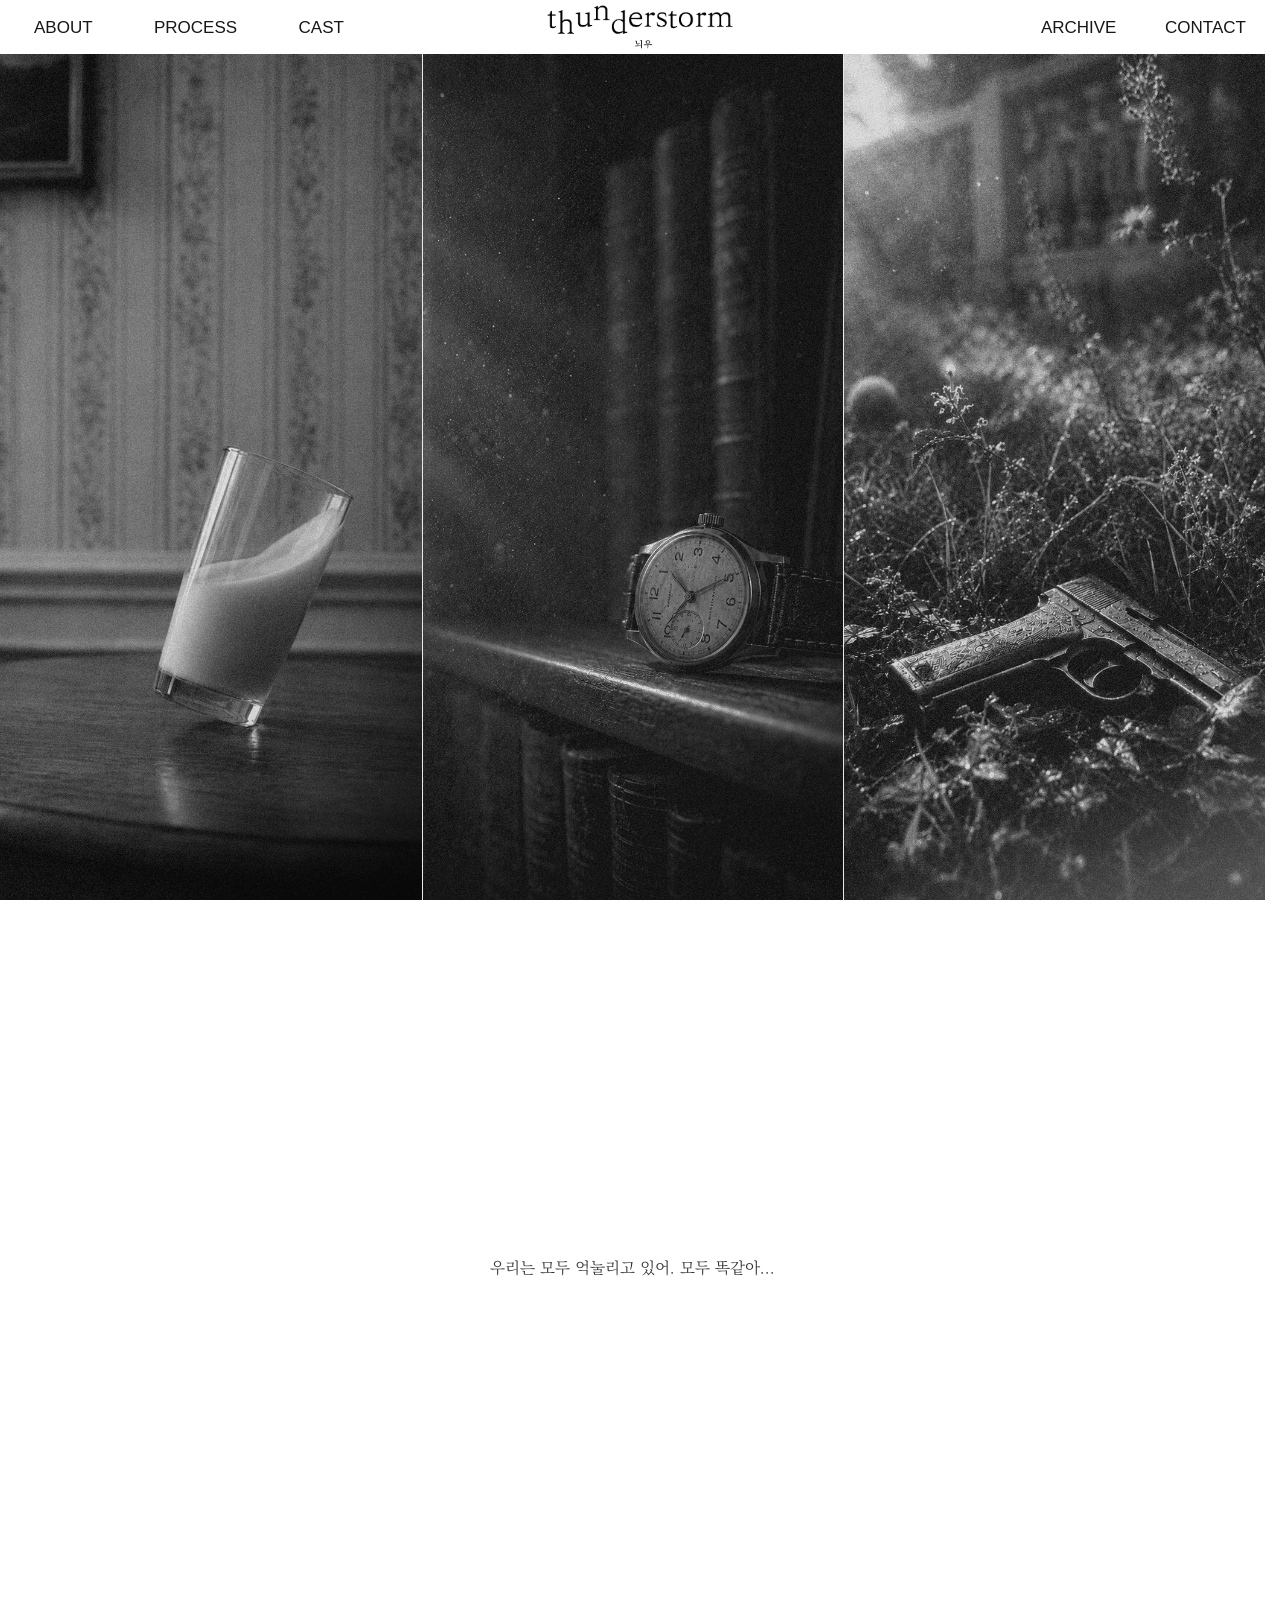
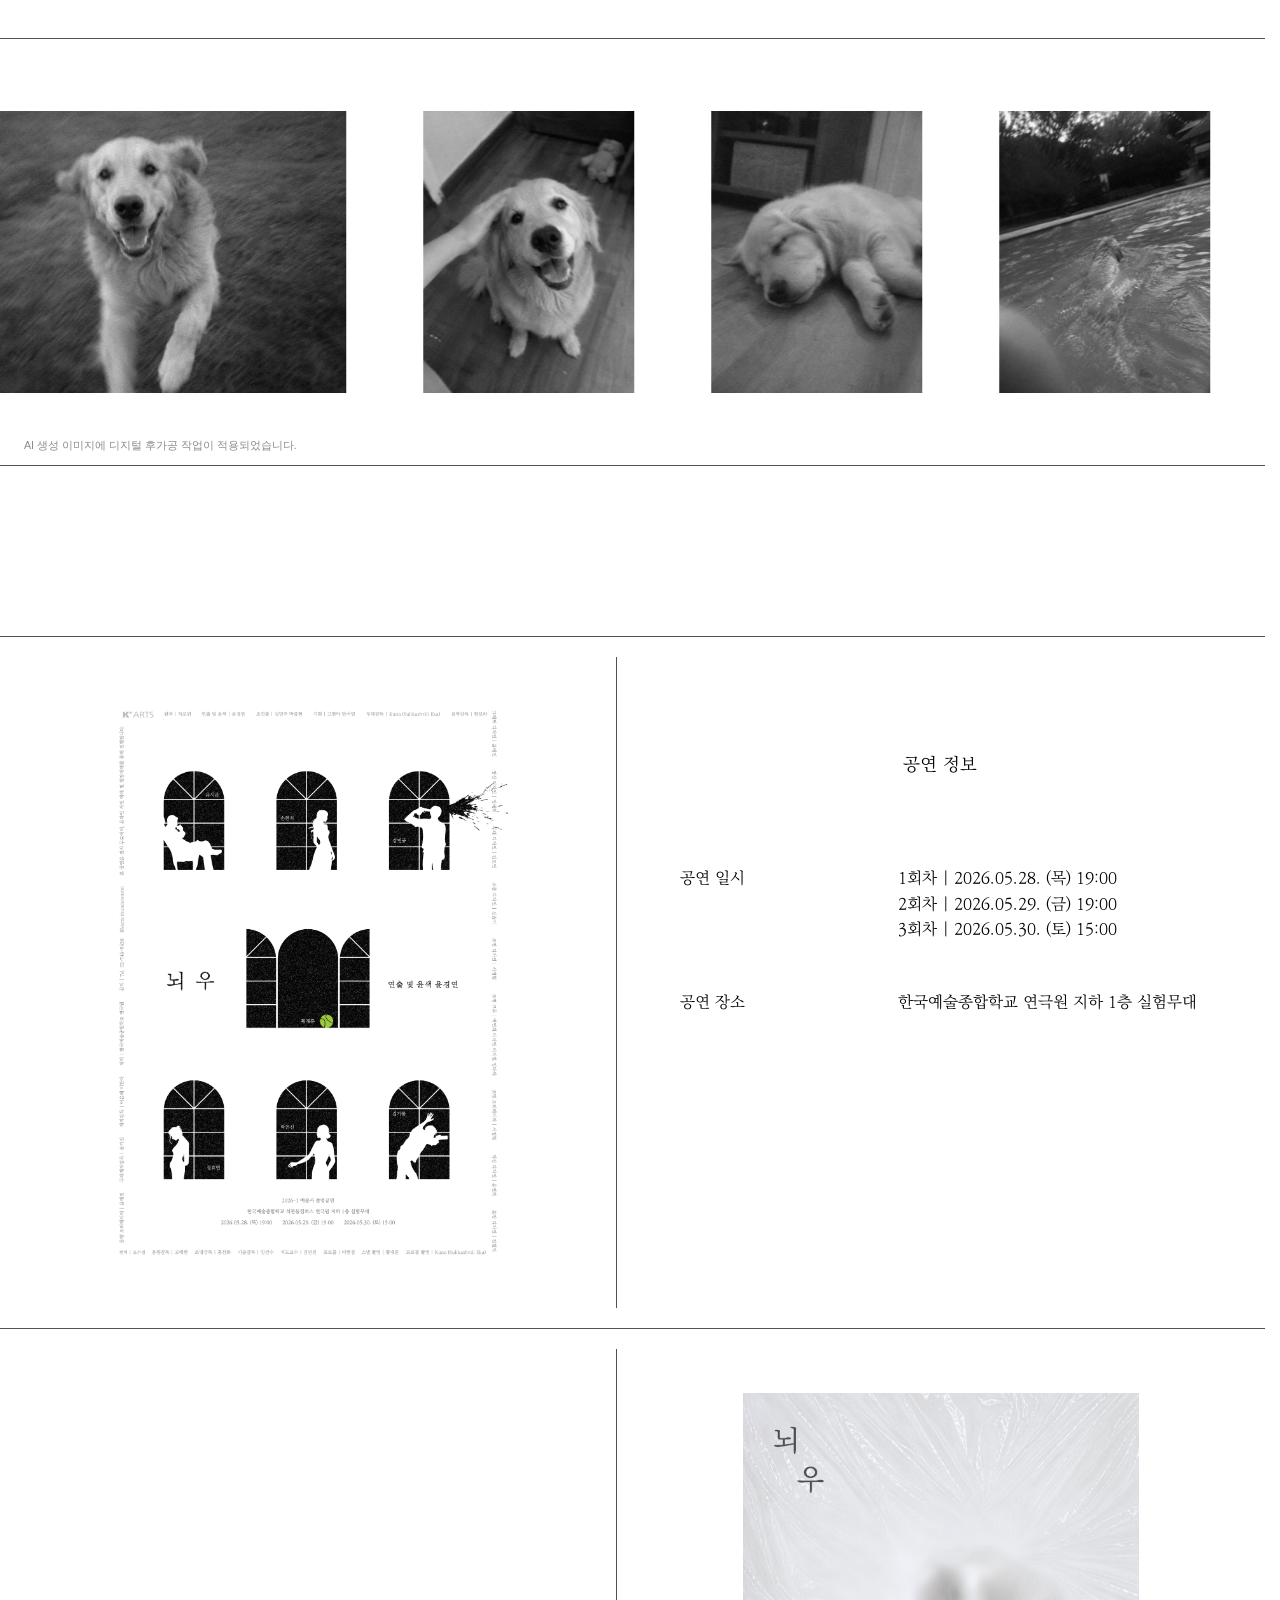
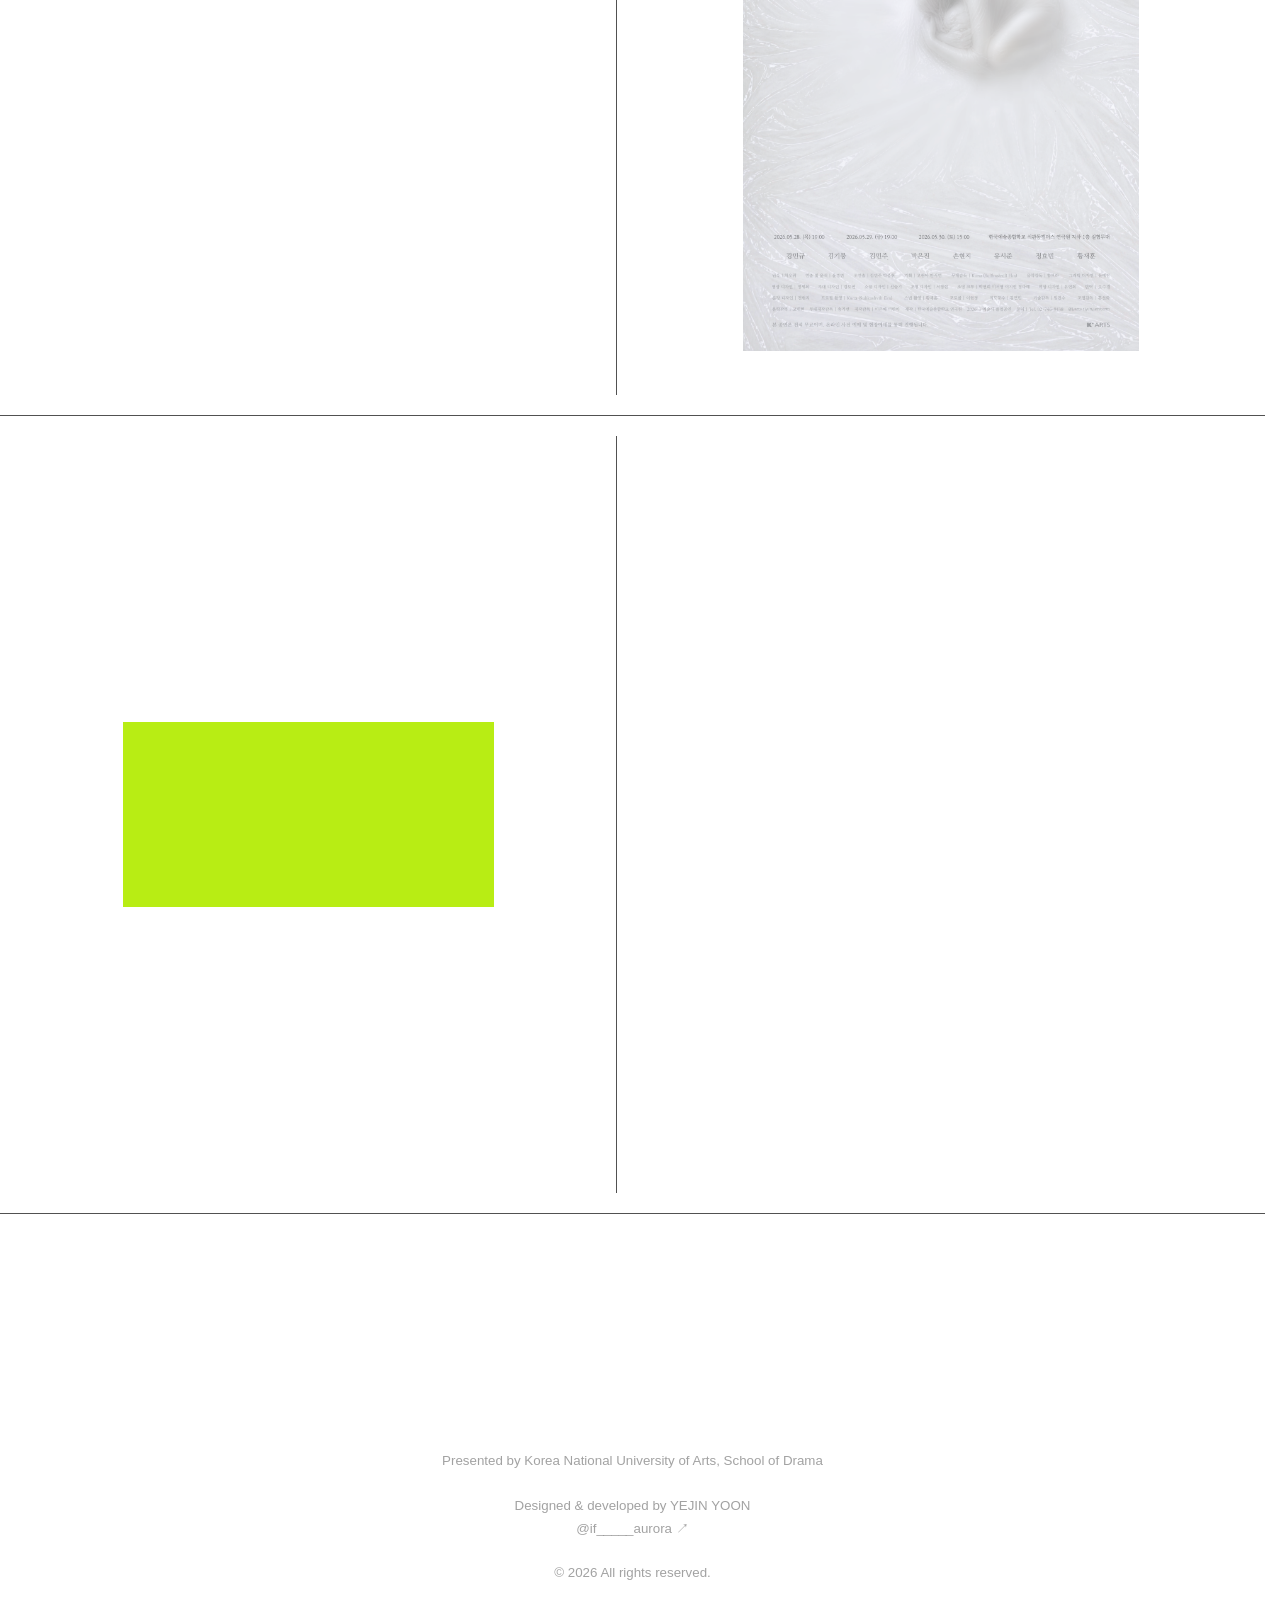
==== commit 8ad0bc10: "page1 done" ====
--- a/index.html
+++ b/index.html
@@ -132,6 +132,19 @@
               <img src="./assets/posters/poster-figurative.png" alt="연극 뇌우 구상 포스터" />
             </figure>
           </div>
+
+          <div class="performance-layout synopsis-layout">
+            <div class="moving-poster-panel">
+              <video class="moving-poster-video" src="./assets/videos/moving-poster.mp4" muted loop playsinline preload="metadata" aria-label="연극 뇌우 무빙 포스터"></video>
+            </div>
+
+            <div class="synopsis-info">
+              <h2>시놉시스</h2>
+              <p>1920년, 거대한 광산을 소유한 대지주 조우푸위안은 엄격한 가장으로서 권위와 체면을 지키며 살아왔다. 그러나 어딘가 불안정해진 젊은 아내 조우판이의 태도와 오래전 자신이 묻어두었던 과거를 떠올리게 하는 사건들이 이어지면서 그는 서서히 불길한 균열을 감지한다.</p>
+              <p>한편, 큰아들 조우핑은 하녀 루쓰펑과 사랑에 빠진다. 하지만 두 사람 사이를 가로막는 것은 단지 신분의 차이만이 아니다. 조우핑을 붙잡으려는 새어머니 조우판이의 감정 역시 단순한 반대가 아닌, 위험한 욕망과 질투에서 비롯된 것이기 때문이다.</p>
+              <p>광산 파업을 주도하던 루쓰펑의 오빠 루다하이가 부상을 입고, 조우판이가 보낸 초대장을 계기로 어머니 루스핑이 딸을 데리러 조씨 가문을 찾아온다. 오랫동안 감춰져 있던 비밀이 드러나면서 인물들의 관계는 돌이킬 수 없는 파국으로 치닫는다.</p>
+            </div>
+          </div>
         </div>
       </section>
     </main>
@@ -185,6 +198,28 @@
         };
 
         requestAnimationFrame(moveRetriever);
+      }
+
+      const movingPosterVideo = document.querySelector(".moving-poster-video");
+
+      if (movingPosterVideo) {
+        if ("IntersectionObserver" in window) {
+          const videoObserver = new IntersectionObserver((entries) => {
+            entries.forEach((entry) => {
+              if (entry.isIntersecting) {
+                entry.target.play().catch(() => {});
+              } else {
+                entry.target.pause();
+              }
+            });
+          }, {
+            threshold: 0.35,
+          });
+
+          videoObserver.observe(movingPosterVideo);
+        } else {
+          movingPosterVideo.play().catch(() => {});
+        }
       }
 
       const quoteTarget = document.querySelector(".home-quote p");
--- a/styles.css
+++ b/styles.css
@@ -408,6 +408,37 @@
   font-size: calc(1em + 1.5pt);
 }
 
+.blur-reveal {
+  opacity: 0;
+  filter: blur(18px);
+  transition:
+    opacity 1800ms cubic-bezier(0.22, 1, 0.36, 1),
+    filter 2200ms cubic-bezier(0.22, 1, 0.36, 1);
+  will-change: opacity, filter;
+}
+
+.blur-reveal.is-visible {
+  opacity: 1;
+  filter: blur(0);
+}
+
+.slow-reveal {
+  opacity: 0;
+  filter: blur(8px);
+  transform: translateY(14px);
+  transition:
+    opacity 2200ms cubic-bezier(0.16, 1, 0.3, 1),
+    filter 2600ms cubic-bezier(0.16, 1, 0.3, 1),
+    transform 2600ms cubic-bezier(0.16, 1, 0.3, 1);
+  will-change: opacity, filter, transform;
+}
+
+.slow-reveal.is-visible {
+  opacity: 1;
+  filter: blur(0);
+  transform: translateY(0);
+}
+
 .reveal-text {
   opacity: 0;
   filter: blur(4px);
@@ -435,6 +466,19 @@
   }
 
 
+  .slow-reveal {
+    opacity: 1;
+    filter: none;
+    transform: none;
+    transition: none;
+  }
+
+  .blur-reveal {
+    opacity: 1;
+    filter: none;
+    transition: none;
+  }
+
   .ink-reveal {
     opacity: 1;
     filter: none;
@@ -481,10 +525,12 @@
 
 .ticket-info h2 {
   margin-bottom: 54px;
+  text-align: center;
 }
 
 .ticket-info h3 {
   margin-bottom: 48px;
+  text-align: center;
 }
 
 .ticket-info p + p {
@@ -505,7 +551,7 @@
 }
 
 .performance-layout-bottom {
-  border-bottom: 1px solid rgba(23, 23, 23, 0.75);
+  border-bottom: 0;
 }
 
 .poster-frame {
@@ -524,12 +570,14 @@
 }
 
 .performance-info-panel,
-.poster-frame-right {
+.poster-frame-right,
+.synopsis-info {
   position: relative;
 }
 
 .performance-info-panel::before,
-.poster-frame-right::before {
+.poster-frame-right::before,
+.synopsis-info::before {
   content: "";
   position: absolute;
   top: 20px;
@@ -558,10 +606,54 @@
   flex-direction: column;
   justify-content: center;
   padding: clamp(64px, 8vw, 120px) clamp(28px, 6vw, 82px);
+  text-align: center;
 }
 
 .poster-frame-right img {
   width: min(76%, 500px);
+}
+
+.synopsis-layout {
+  border-bottom: 1px solid rgba(23, 23, 23, 0.75);
+}
+
+.synopsis-info {
+  display: flex;
+  flex-direction: column;
+  justify-content: center;
+  padding: clamp(72px, 8vw, 120px) clamp(32px, 6vw, 92px);
+  text-align: left;
+}
+
+.synopsis-info h2 {
+  margin-bottom: 72px;
+  text-align: center;
+}
+
+.synopsis-info p {
+  width: min(680px, 100%);
+  margin-right: auto;
+  margin-left: auto;
+  line-height: 2;
+}
+
+.synopsis-info p + p {
+  margin-top: 54px;
+}
+
+.moving-poster-panel {
+  display: flex;
+  align-items: center;
+  justify-content: center;
+  padding: clamp(64px, 7vw, 112px) clamp(28px, 5vw, 72px);
+}
+
+.moving-poster-video {
+  display: block;
+  width: min(76%, 500px);
+  height: auto;
+  background: #b8ed14;
+  object-fit: contain;
 }
 
 .site-footer {
@@ -617,6 +709,171 @@
   margin: 0;
   font-size: clamp(48px, 10vw, 120px);
   font-weight: 400;
+}
+
+.about-page {
+  min-height: 100svh;
+  background: #ffffff;
+  color: #000000;
+  font-family: "KoPub Batang", "KoPub Batang Pro", "Noto Serif KR", serif;
+  font-size: 12pt;
+  font-weight: 300;
+  line-height: 1.85;
+}
+
+.about-hero {
+  display: flex;
+  min-height: clamp(360px, 45vw, 620px);
+  align-items: center;
+  justify-content: center;
+  padding: clamp(64px, 8vw, 110px) 24px 52px;
+  border-bottom: 0;
+}
+
+.about-hero-stage {
+  position: relative;
+  width: min(540px, 58vw);
+}
+
+.about-window {
+  display: block;
+  width: 100%;
+  height: auto;
+}
+
+.about-tennis-ball {
+  position: absolute;
+  right: 42%;
+  bottom: 5.8%;
+  display: block;
+  width: min(42px, 7.5vw);
+  height: auto;
+  transform: translateY(-580px) rotate(-40deg);
+  animation: tennis-fall 2100ms linear 360ms forwards;
+  will-change: transform;
+}
+
+@keyframes tennis-fall {
+  0% {
+    transform: translateY(-640px) rotate(-42deg);
+  }
+
+  58% {
+    transform: translateY(0) rotate(0deg);
+    animation-timing-function: cubic-bezier(0.12, 0.76, 0.34, 1);
+  }
+
+  68% {
+    transform: translateY(-18px) rotate(-8deg);
+  }
+
+  76% {
+    transform: translateY(0) rotate(0deg);
+  }
+
+  84% {
+    transform: translateY(-9px) rotate(5deg);
+  }
+
+  91% {
+    transform: translateY(0) rotate(0deg);
+  }
+
+  96% {
+    transform: translateY(-4px) rotate(-2deg);
+  }
+
+  100% {
+    transform: translateY(0) rotate(0deg);
+  }
+}
+
+.about-body {
+  position: relative;
+  display: grid;
+  grid-template-columns: minmax(320px, 1fr) minmax(300px, 1fr);
+  gap: clamp(60px, 8vw, 130px);
+  padding: clamp(86px, 9vw, 140px) clamp(48px, 8vw, 140px) 76px;
+  border-bottom: 1px solid rgba(23, 23, 23, 0.75);
+}
+
+.about-body::before {
+  content: "";
+  position: absolute;
+  top: 20px;
+  bottom: 20px;
+  left: 50%;
+  width: 1px;
+  background: rgba(23, 23, 23, 0.75);
+  pointer-events: none;
+}
+
+.about-text {
+  width: min(420px, 100%);
+  justify-self: center;
+}
+
+.about-text h1 {
+  width: 100%;
+  margin: 0 0 84px;
+  font: inherit;
+  font-weight: 400;
+  line-height: 1.5;
+  text-align: center;
+}
+
+.about-text p {
+  margin: 0;
+  text-align: left;
+}
+
+.about-text p + p {
+  margin-top: 38px;
+}
+
+.about-visuals {
+  display: grid;
+  width: min(430px, 100%);
+  align-self: center;
+  justify-self: center;
+  gap: 72px;
+}
+
+.about-visuals img {
+  display: block;
+  width: 100%;
+  height: auto;
+}
+
+.about-visual-fetus {
+  width: min(78%, 330px) !important;
+  justify-self: center;
+}
+
+.about-people {
+  position: absolute;
+  left: clamp(48px, 6vw, 112px);
+  bottom: 0;
+  display: block;
+  width: min(585px, 51vw);
+  height: auto;
+}
+
+.about-question {
+  display: flex;
+  min-height: 260px;
+  align-items: flex-start;
+  justify-content: center;
+  padding: 24px 24px 128px;
+  border-bottom: 1px solid rgba(23, 23, 23, 0.75);
+  text-align: center;
+}
+
+.about-question p {
+  position: relative;
+  top: 0;
+  width: min(860px, 100%);
+  margin: 0;
 }
 
 @media (max-width: 920px) {
@@ -765,12 +1022,14 @@
   }
 
   .performance-info-panel,
-  .poster-frame-right {
+  .poster-frame-right,
+  .synopsis-info {
     border-top: 1px solid rgba(23, 23, 23, 0.75);
   }
 
   .performance-info-panel::before,
-  .poster-frame-right::before {
+  .poster-frame-right::before,
+  .synopsis-info::before {
     display: none;
   }
 
@@ -779,7 +1038,8 @@
   }
 
   .poster-frame img,
-  .poster-frame-right img {
+  .poster-frame-right img,
+  .moving-poster-video {
     width: min(82%, 360px);
   }
 
@@ -792,6 +1052,126 @@
     padding: 64px 20px;
   }
 
+  .synopsis-info {
+    padding: 64px 24px;
+    text-align: center;
+  }
+
+  .synopsis-info h2 {
+    margin-bottom: 44px;
+  }
+
+  .synopsis-info p {
+    line-height: 1.9;
+    text-align: center;
+  }
+
+  .synopsis-info p + p {
+    margin-top: 34px;
+  }
+
+  .moving-poster-panel {
+    padding: 42px 20px 64px;
+  }
+
+  .about-page {
+    font-size: 10.5pt;
+    line-height: 1.85;
+  }
+
+  .about-hero {
+    min-height: 0;
+    padding: 34px 14px 36px;
+    border-bottom: 1px solid rgba(23, 23, 23, 0.75);
+  }
+
+  .about-hero-stage {
+    width: min(86vw, 360px);
+  }
+
+  .about-tennis-ball {
+    width: min(28px, 7.5vw);
+  }
+
+  .about-body {
+    display: flex;
+    flex-direction: column;
+    gap: 0;
+    padding: 58px 26px 0;
+    border-bottom: 1px solid rgba(23, 23, 23, 0.75);
+  }
+
+  .about-body::before {
+    display: none;
+  }
+
+  .about-text {
+    display: contents;
+    width: 100%;
+  }
+
+  .about-text h1 {
+    order: 1;
+    margin: 0 0 46px;
+    text-align: center;
+  }
+
+  .about-text p {
+    width: min(100%, 360px);
+    margin-right: auto;
+    margin-left: auto;
+    text-align: center;
+  }
+
+  .about-text p + p {
+    margin-top: 0;
+  }
+
+  .about-text p:nth-of-type(1) { order: 2; }
+  .about-text p:nth-of-type(2) { order: 4; }
+  .about-text p:nth-of-type(3) { order: 6; }
+  .about-text p:nth-of-type(4) { order: 8; }
+  .about-text p:nth-of-type(5) { order: 10; }
+  .about-text p:nth-of-type(6) { order: 12; }
+  .about-text p:nth-of-type(7) { order: 14; }
+
+  .about-visuals {
+    display: contents;
+    width: 100%;
+  }
+
+  .about-visuals img {
+    width: min(100%, 360px);
+    margin: 42px auto 38px;
+  }
+
+  .about-visuals img:nth-child(1) { order: 3; }
+  .about-visuals img:nth-child(2) { order: 5; }
+  .about-visuals img:nth-child(3) { order: 7; }
+  .about-visuals img:nth-child(4) { order: 9; }
+  .about-visuals img:nth-child(5) { order: 13; }
+
+  .about-visual-fetus {
+    width: min(82%, 300px) !important;
+  }
+
+  .about-people {
+    position: static;
+    order: 15;
+    width: min(100%, 360px);
+    margin: 48px auto 0;
+  }
+
+  .about-question {
+    min-height: 220px;
+    padding: 58px 26px 82px;
+    font-size: 10.5pt;
+  }
+
+  .about-question p {
+    top: 0;
+  }
+
   .site-footer {
     padding: 104px 20px 44px;
     font-size: 9.5pt;
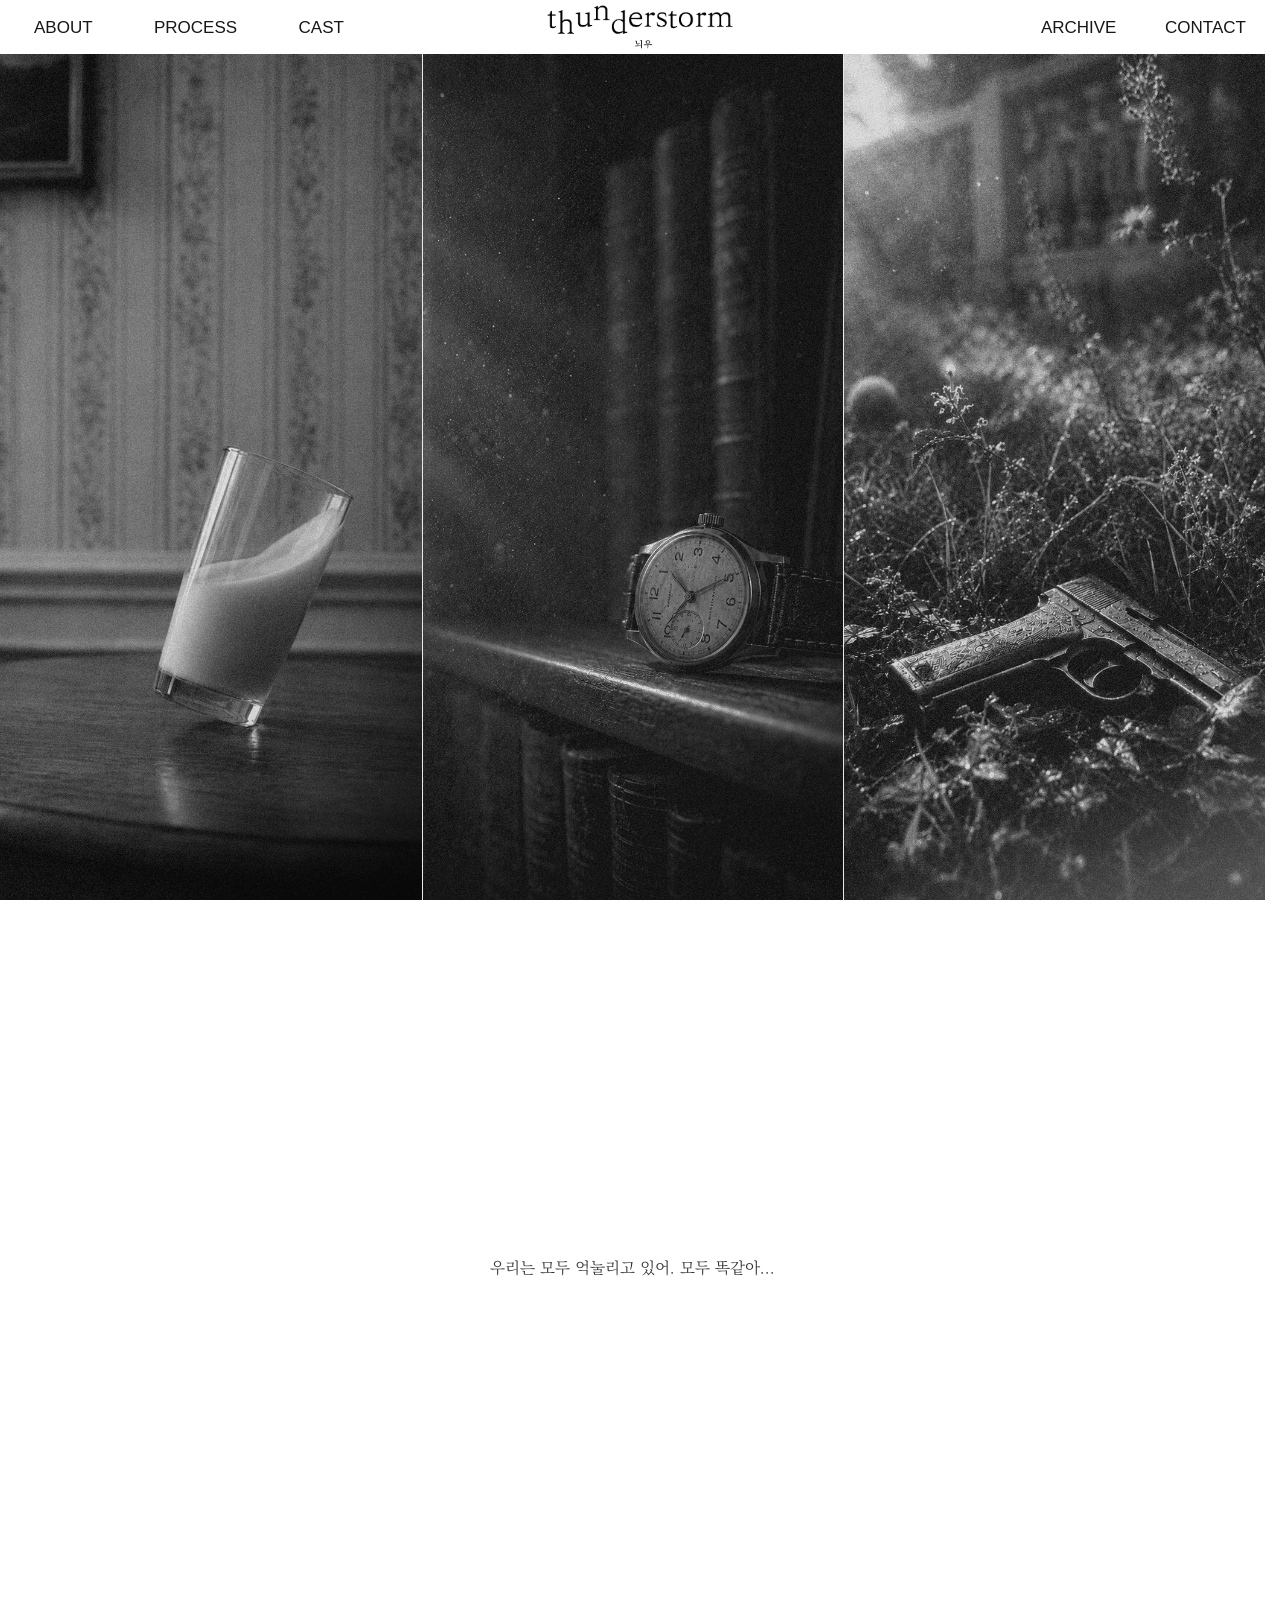
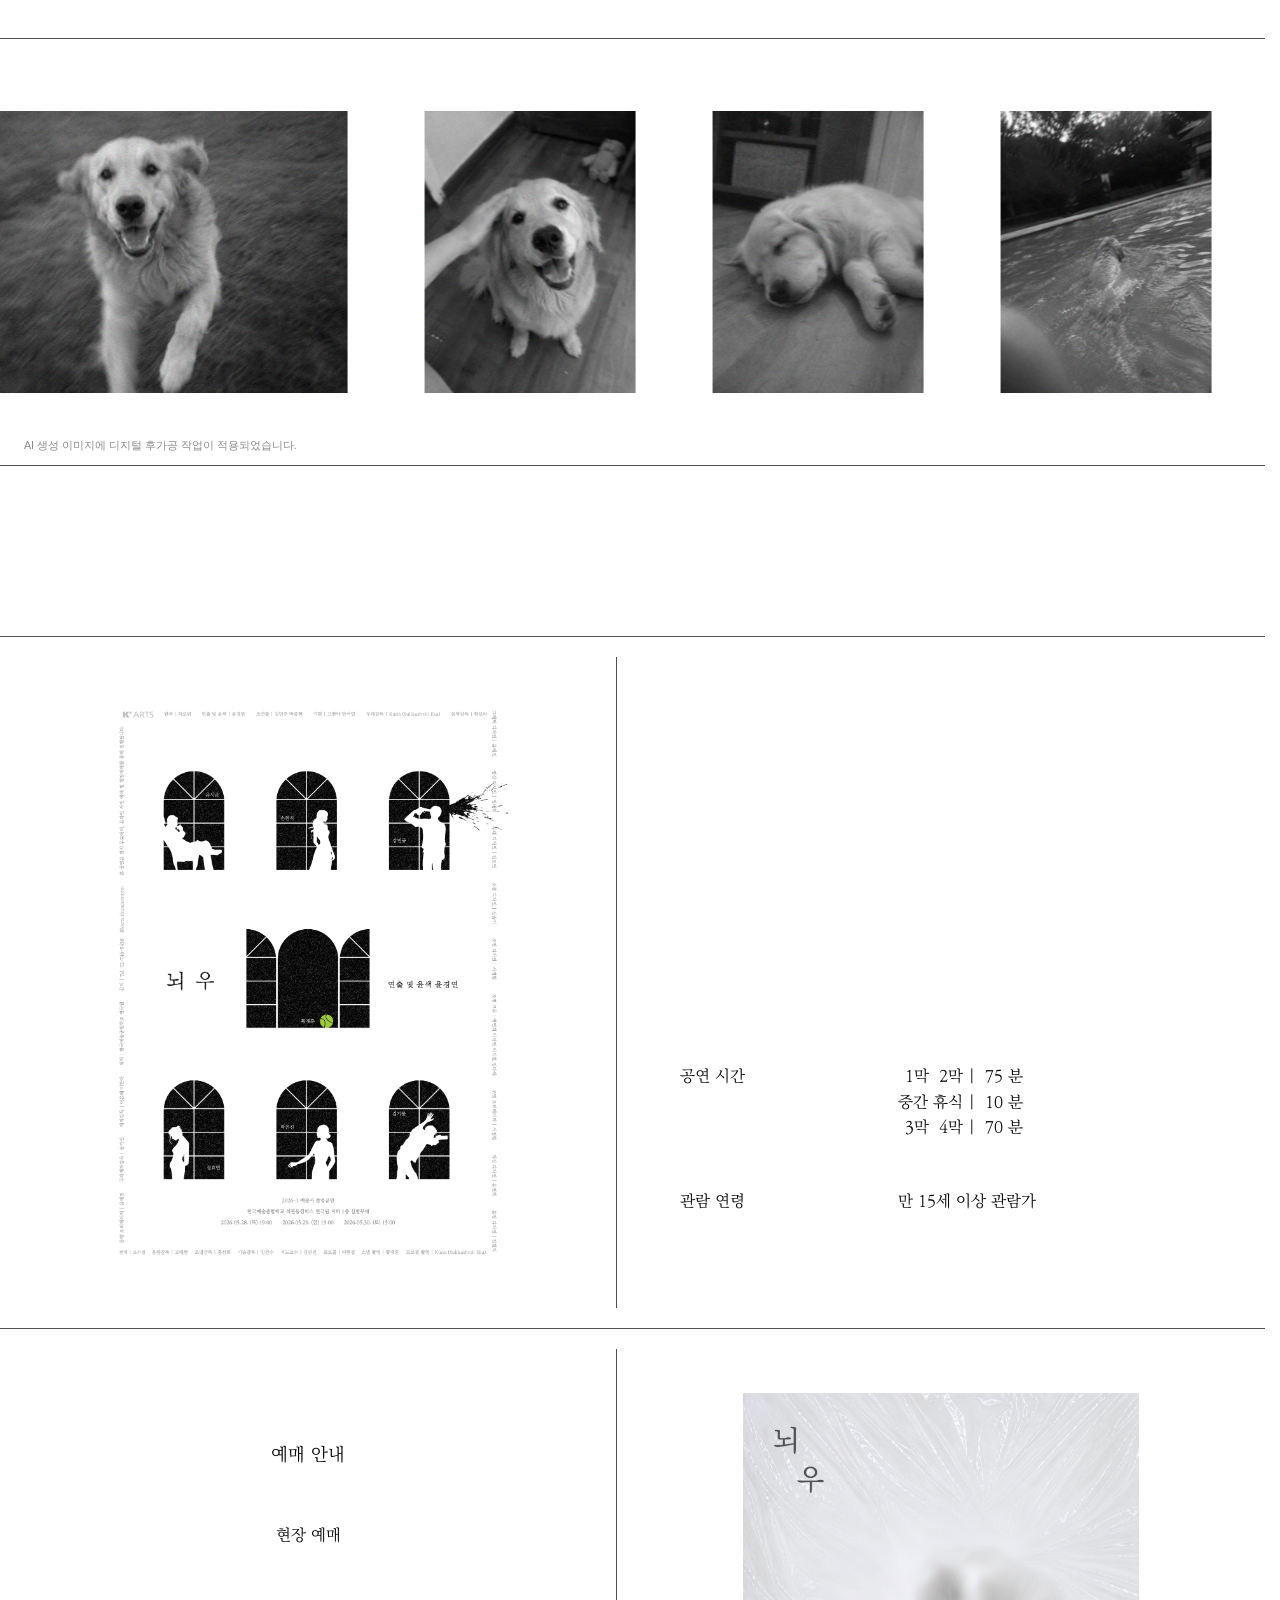
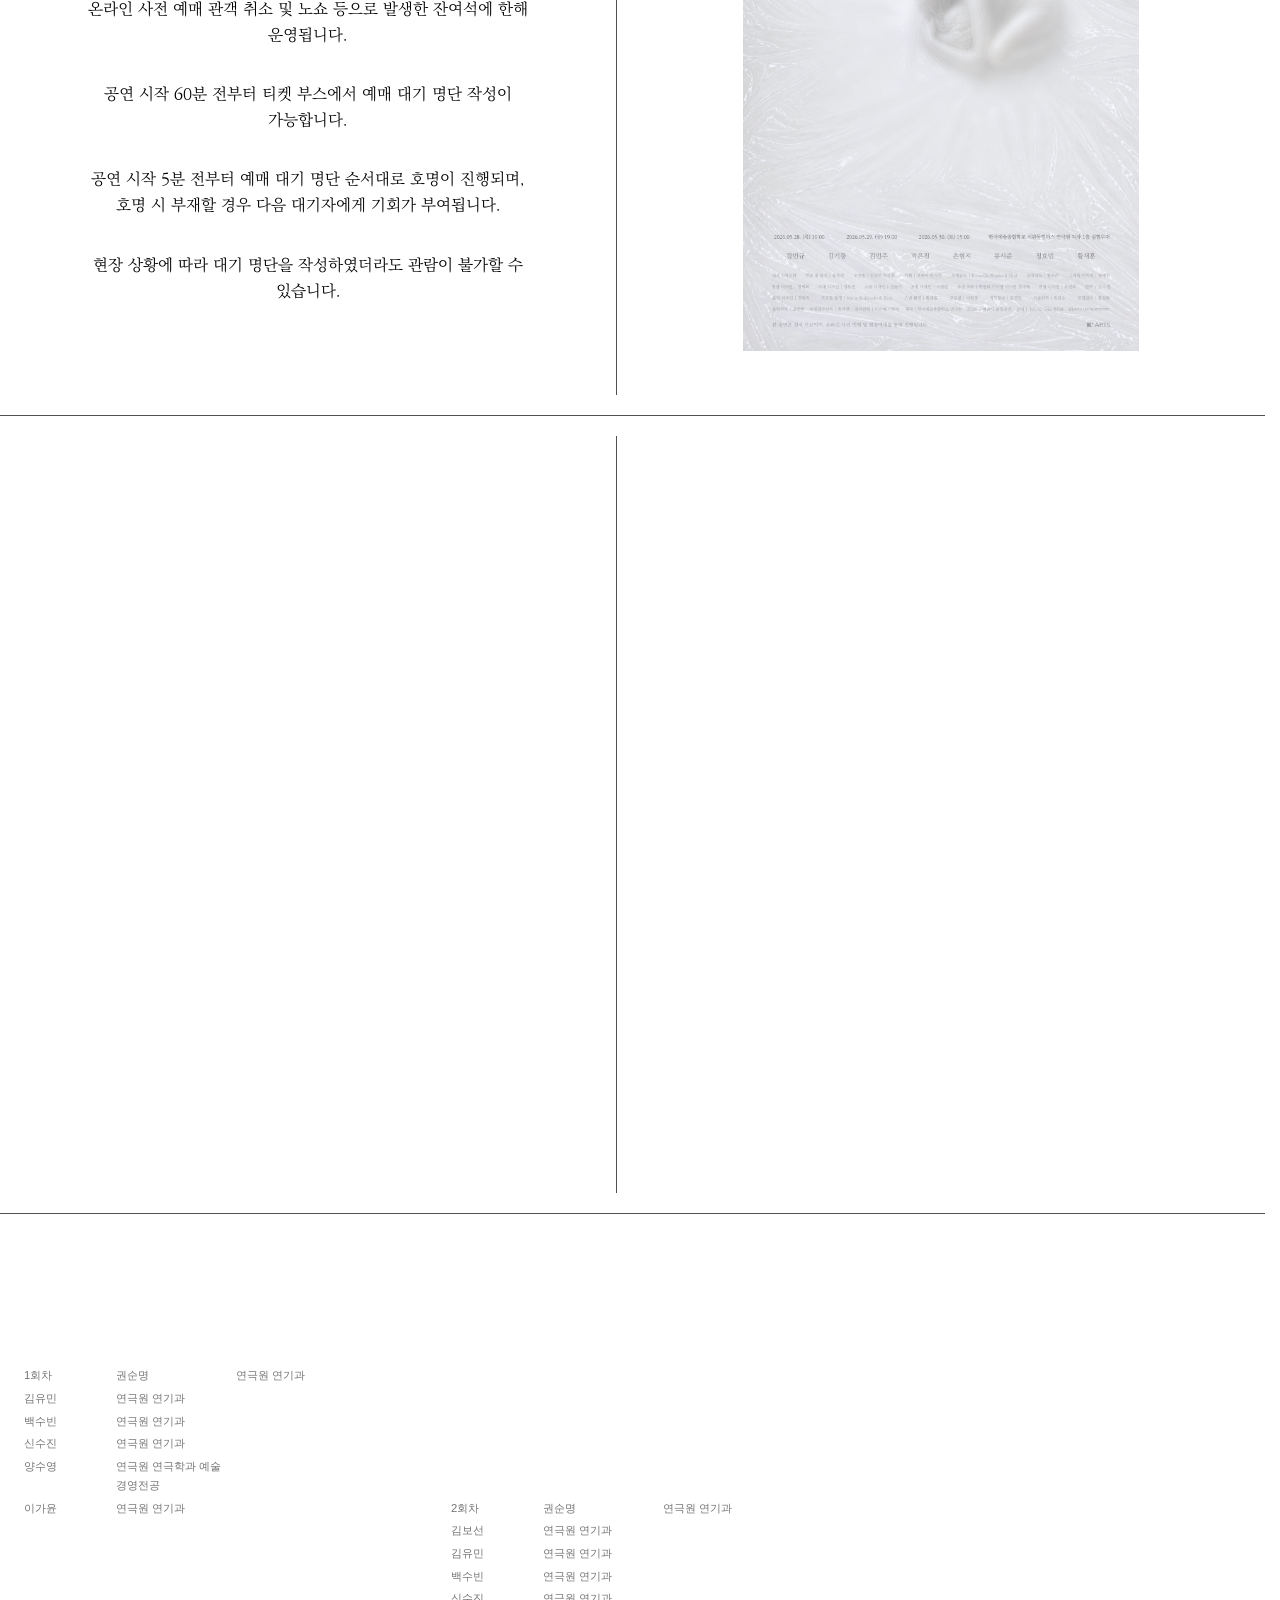
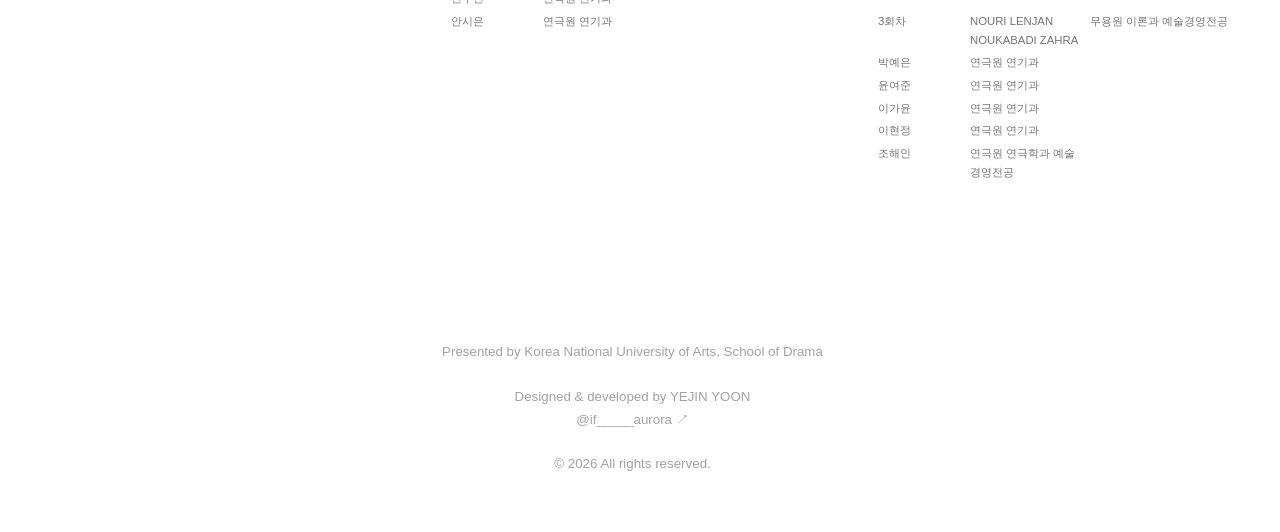
==== commit f4cf8061: "바뀜" ====
--- a/index.html
+++ b/index.html
@@ -149,6 +149,33 @@
       </section>
     </main>
 
+    <section class="audience-credits" aria-label="회차별 크레딧">
+      <div class="audience-credits-inner">
+        <table class="audience-credits-table">
+          <tbody>
+            <tr class="audience-credits-group-start"><th scope="rowgroup" rowspan="6">1회차</th><td>권순명</td><td>연극원 연기과</td></tr>
+            <tr><td>김유민</td><td>연극원 연기과</td></tr>
+            <tr><td>백수빈</td><td>연극원 연기과</td></tr>
+            <tr><td>신수진</td><td>연극원 연기과</td></tr>
+            <tr><td>양수영</td><td>연극원 연극학과 예술경영전공</td></tr>
+            <tr><td>이가윤</td><td>연극원 연기과</td></tr>
+            <tr class="audience-credits-group-start"><th scope="rowgroup" rowspan="6">2회차</th><td>권순명</td><td>연극원 연기과</td></tr>
+            <tr><td>김보선</td><td>연극원 연기과</td></tr>
+            <tr><td>김유민</td><td>연극원 연기과</td></tr>
+            <tr><td>백수빈</td><td>연극원 연기과</td></tr>
+            <tr><td>신수진</td><td>연극원 연기과</td></tr>
+            <tr><td>안시은</td><td>연극원 연기과</td></tr>
+            <tr class="audience-credits-group-start"><th scope="rowgroup" rowspan="6">3회차</th><td>NOURI LENJAN NOUKABADI ZAHRA</td><td>무용원 이론과 예술경영전공</td></tr>
+            <tr><td>박예은</td><td>연극원 연기과</td></tr>
+            <tr><td>윤여준</td><td>연극원 연기과</td></tr>
+            <tr><td>이가윤</td><td>연극원 연기과</td></tr>
+            <tr><td>이현정</td><td>연극원 연기과</td></tr>
+            <tr><td>조해인</td><td>연극원 연극학과 예술경영전공</td></tr>
+          </tbody>
+        </table>
+      </div>
+    </section>
+
     <footer class="site-footer">
       <p>Presented by Korea National University of Arts, School of Drama</p>
       <p>Designed &amp; developed by YEJIN YOON<br /><a href="https://www.instagram.com/if_____aurora?utm_source=ig_web_button_share_sheet&amp;igsh=ZDNlZDc0MzIxNw==" target="_blank" rel="noopener noreferrer">@if_____aurora ↗</a></p>
--- a/styles.css
+++ b/styles.css
@@ -652,8 +652,65 @@
   display: block;
   width: min(76%, 500px);
   height: auto;
-  background: #b8ed14;
+  background: transparent;
   object-fit: contain;
+}
+
+.audience-credits {
+  padding: 54px 24px 18px;
+  background: #ffffff;
+  color: rgba(23, 23, 23, 0.6);
+  font-family: "Helvetica Neue", Arial, "Apple SD Gothic Neo", "Noto Sans KR", sans-serif;
+  font-size: 8.5pt;
+  font-weight: 300;
+  line-height: 1.65;
+}
+
+.audience-credits-inner {
+  width: min(1640px, 100%);
+  margin: 0 auto;
+}
+
+.audience-credits-table {
+  width: 100%;
+  border-collapse: collapse;
+  text-align: left;
+}
+
+.audience-credits-table tbody {
+  display: grid;
+  grid-template-columns: repeat(3, minmax(0, 1fr));
+  column-gap: clamp(28px, 5vw, 96px);
+}
+
+.audience-credits-table tr {
+  display: grid;
+  grid-column: auto;
+  grid-template-columns: 92px minmax(120px, 1fr) minmax(155px, 1.25fr);
+}
+
+.audience-credits-table tr:nth-child(n + 1):nth-child(-n + 6) {
+  grid-column: 1;
+}
+
+.audience-credits-table tr:nth-child(n + 7):nth-child(-n + 12) {
+  grid-column: 2;
+}
+
+.audience-credits-table tr:nth-child(n + 13):nth-child(-n + 18) {
+  grid-column: 3;
+}
+
+.audience-credits-table th,
+.audience-credits-table td {
+  padding: 2px 8px 2px 0;
+  font: inherit;
+  vertical-align: top;
+}
+
+.audience-credits-table th {
+  grid-row: span 6;
+  font-weight: 300;
 }
 
 .site-footer {
@@ -709,6 +766,678 @@
   margin: 0;
   font-size: clamp(48px, 10vw, 120px);
   font-weight: 400;
+}
+
+
+
+.process-page {
+  min-height: 100svh;
+  padding-top: 120px;
+  background: #ffffff;
+  color: #000000;
+  font-family: "KoPub Batang", "KoPub Batang Pro", "Noto Serif KR", serif;
+  font-size: 12pt;
+  font-weight: 300;
+  line-height: 1.85;
+}
+
+.process-note-nav {
+  position: fixed;
+  z-index: 35;
+  top: 54px;
+  right: 0;
+  left: 0;
+  display: grid;
+  min-height: 66px;
+  grid-template-columns: repeat(6, 1fr);
+  align-items: center;
+  border-bottom: 1px solid rgba(23, 23, 23, 0.82);
+  background: #ffffff;
+  text-align: center;
+  transition: top 720ms cubic-bezier(0.22, 1, 0.36, 1);
+}
+
+.site-header.is-hidden ~ .process-page .process-note-nav {
+  top: 0;
+}
+
+.process-note-nav a {
+  display: flex;
+  min-height: 66px;
+  align-items: center;
+  justify-content: center;
+  padding: 0 12px;
+  text-decoration: none;
+  text-underline-offset: 5px;
+}
+
+.process-note-nav a:hover,
+.process-note-nav a:focus-visible {
+  text-decoration: underline;
+}
+
+.process-note-section {
+  display: flex;
+  min-height: calc(100svh - 120px);
+  align-items: flex-start;
+  justify-content: center;
+  padding: 132px 24px 168px;
+  border-bottom: 1px solid rgba(23, 23, 23, 0.82);
+  scroll-margin-top: 128px;
+}
+
+.process-note-content {
+  width: min(760px, 100%);
+  margin: 0 auto;
+  text-align: center;
+}
+
+.process-note-content h1,
+.process-note-content h2 {
+  margin: 0 0 108px;
+  font: inherit;
+  font-size: 12pt;
+  font-weight: 300;
+  line-height: 1.4;
+}
+
+.process-note-content h3 {
+  margin: 0 0 64px;
+  font: inherit;
+  font-size: 12pt;
+  font-weight: 300;
+  line-height: 1.4;
+}
+
+.process-note-content p {
+  margin: 0;
+}
+
+.process-note-content p + p {
+  margin-top: 38px;
+}
+
+.process-note-section-costume .process-note-content h3 {
+  margin-top: 72px;
+  margin-bottom: 30px;
+}
+
+.process-note-section-costume .process-note-content p + h3 {
+  margin-top: 76px;
+}
+
+.process-note-section-costume .process-note-content p + p {
+  margin-top: 30px;
+}
+
+.process-note-with-media {
+  position: relative;
+  display: grid;
+  min-height: calc(100svh - 120px);
+  grid-template-columns: 1fr 1fr;
+  align-items: center;
+  justify-content: stretch;
+  gap: 0;
+  padding: 0;
+}
+
+.process-note-with-media::before {
+  content: "";
+  position: absolute;
+  top: 20px;
+  bottom: 20px;
+  left: 50%;
+  width: 1px;
+  background: rgba(23, 23, 23, 0.82);
+  pointer-events: none;
+}
+
+.process-note-with-media .process-note-content {
+  width: min(650px, 78%);
+  padding: 132px 24px 168px;
+}
+
+.process-note-media-left .process-note-content,
+.process-note-media-right .process-note-visual {
+  grid-column: 2;
+}
+
+.process-note-media-left .process-note-visual,
+.process-note-media-right .process-note-content {
+  grid-column: 1;
+}
+
+.process-note-media-left .process-note-content,
+.process-note-media-left .process-note-visual,
+.process-note-media-right .process-note-content,
+.process-note-media-right .process-note-visual {
+  grid-row: 1;
+}
+
+.process-note-visual {
+  display: flex;
+  width: min(760px, 82%);
+  margin: 0 auto;
+  align-items: center;
+  justify-content: center;
+  flex-direction: column;
+  gap: 28px;
+}
+
+.process-note-visual img {
+  display: block;
+  width: 100%;
+  height: auto;
+  object-fit: contain;
+}
+
+.process-note-visual-props {
+  width: min(420px, 52%);
+  gap: 20px;
+  padding: 48px 0;
+}
+
+.process-note-visual-props img:nth-child(2) {
+  width: 70%;
+  transform: rotate(-90deg);
+}
+
+.process-costume-section {
+  display: block;
+  min-height: auto;
+  padding: 0;
+}
+
+.process-costume-layout {
+  position: relative;
+  display: grid;
+  min-height: calc(100svh - 120px);
+  grid-template-columns: 1fr 1fr;
+  align-items: center;
+}
+
+.process-costume-layout::before {
+  content: "";
+  position: absolute;
+  top: 20px;
+  bottom: 20px;
+  left: 50%;
+  width: 1px;
+  background: rgba(23, 23, 23, 0.82);
+  pointer-events: none;
+}
+
+.process-costume-text {
+  width: min(650px, 78%);
+  padding: 132px 24px 168px;
+}
+
+.process-costume-text h2,
+.process-costume-text h3,
+.process-note-section-costume .process-costume-text h3 {
+  margin: 0 0 64px;
+}
+
+.process-costume-visual {
+  display: grid;
+  width: min(760px, 82%);
+  margin: 0 auto;
+  align-items: center;
+  justify-items: center;
+  gap: 20px;
+  padding: 88px 24px;
+}
+
+.process-costume-visual img {
+  display: block;
+  width: 100%;
+  max-height: 72svh;
+  object-fit: contain;
+}
+
+.process-costume-visual--single {
+  width: min(520px, 72%);
+  grid-template-columns: 1fr;
+}
+
+.process-costume-visual--pair {
+  grid-template-columns: repeat(2, minmax(0, 1fr));
+}
+
+.process-costume-visual--multi {
+  grid-template-columns: repeat(3, minmax(0, 1fr));
+}
+
+.process-costume-layout--image-left .process-costume-visual,
+.process-costume-layout--text-left .process-costume-text {
+  grid-column: 1;
+}
+
+.process-costume-layout--image-left .process-costume-text,
+.process-costume-layout--text-left .process-costume-visual {
+  grid-column: 2;
+}
+
+.process-costume-layout--image-left .process-costume-visual,
+.process-costume-layout--image-left .process-costume-text,
+.process-costume-layout--text-left .process-costume-visual,
+.process-costume-layout--text-left .process-costume-text {
+  grid-row: 1;
+}
+
+
+
+.process-text-reveal,
+.process-image-reveal {
+  opacity: 0;
+  filter: blur(6px);
+  transform: translateY(20px) scale(0.985);
+  transition:
+    opacity 1200ms cubic-bezier(0.22, 1, 0.36, 1),
+    filter 1400ms cubic-bezier(0.22, 1, 0.36, 1),
+    transform 1400ms cubic-bezier(0.22, 1, 0.36, 1);
+  transition-delay: var(--process-reveal-delay, 0ms);
+  will-change: opacity, filter, transform;
+}
+
+.process-text-reveal.is-visible,
+.process-image-reveal.is-visible {
+  opacity: 1;
+  filter: blur(0);
+  transform: translateY(0) scale(1);
+}
+
+
+.process-note-visual-props img:nth-child(2).process-image-reveal {
+  transform: translateY(20px) scale(0.985) rotate(-90deg);
+}
+
+.process-note-visual-props img:nth-child(2).process-image-reveal.is-visible {
+  transform: translateY(0) scale(1) rotate(-90deg);
+}
+
+@media (prefers-reduced-motion: reduce) {
+  .process-text-reveal,
+  .process-image-reveal {
+    opacity: 1;
+    filter: none;
+    transform: none;
+    transition: none;
+  }
+}
+
+.cast-page {
+  min-height: 100svh;
+  padding-top: 54px;
+  background: #ffffff;
+  color: #000000;
+  font-family: "KoPub Batang", "KoPub Batang Pro", "Noto Serif KR", serif;
+  font-size: 12pt;
+  font-weight: 300;
+  line-height: 1.7;
+}
+
+.cast-section {
+  position: relative;
+  display: grid;
+  min-height: calc(100svh - 54px);
+  grid-template-columns: minmax(620px, 64.5%) minmax(320px, 35.5%);
+  align-items: center;
+  border-top: 1px solid rgba(23, 23, 23, 0.82);
+  border-bottom: 1px solid rgba(23, 23, 23, 0.82);
+}
+
+.cast-section::before {
+  content: "";
+  position: absolute;
+  top: 20px;
+  bottom: 20px;
+  left: 64.5%;
+  width: 1px;
+  background: rgba(23, 23, 23, 0.82);
+  pointer-events: none;
+}
+
+.cast-profile-image {
+  display: flex;
+  align-items: center;
+  justify-content: center;
+  margin: 0;
+  padding: clamp(54px, 6vw, 92px) clamp(26px, 6vw, 110px);
+}
+
+.cast-profile-image img {
+  display: block;
+  width: min(820px, 76%);
+  max-height: calc(100svh - 170px);
+  height: auto;
+  object-fit: contain;
+}
+
+.cast-profile-image img,
+.relationship-person img,
+.cast-detail-image img {
+  transition: filter 460ms ease, transform 460ms cubic-bezier(0.22, 1, 0.36, 1);
+  will-change: filter, transform;
+}
+
+.cast-profile-image:hover img,
+.relationship-person:hover img,
+.cast-detail-image:hover img {
+  filter: url("#page3-image-distortion");
+  transform: scale(1.018);
+}
+
+.cast-list {
+  display: flex;
+  align-items: center;
+  justify-content: center;
+  flex-direction: column;
+  padding: clamp(54px, 7vw, 100px) clamp(28px, 6vw, 100px);
+  font-family: "KoPub Batang", "KoPub Batang Pro", "Noto Serif KR", serif;
+  font-size: 12pt;
+  font-weight: 300;
+  line-height: 1.65;
+  text-align: center;
+}
+
+.cast-list h1 {
+  display: inline-block;
+  margin: 0 0 78px;
+  font: inherit;
+  font-size: 21pt;
+  font-weight: 300;
+  line-height: 1.2;
+}
+
+.cast-list p {
+  margin: 0;
+  text-align: center;
+}
+
+.cast-list p + p {
+  margin-top: 27px;
+}
+
+
+
+.relationship-section {
+  min-height: calc(100svh - 54px);
+  padding: 94px 24px 110px;
+  border-bottom: 1px solid rgba(23, 23, 23, 0.82);
+  background: #ffffff;
+  font-family: "KoPub Batang", "KoPub Batang Pro", "Noto Serif KR", serif;
+  text-align: center;
+}
+
+.relationship-heading h2 {
+  margin: 0 0 24px;
+  font-size: 21pt;
+  font-weight: 300;
+  line-height: 1.2;
+}
+
+.relationship-heading p {
+  margin: 0;
+  color: rgba(23, 23, 23, 0.6);
+  font-size: 10pt;
+  font-weight: 300;
+  line-height: 1.5;
+}
+
+.spoiler-button {
+  display: block;
+  width: 86px;
+  height: 86px;
+  margin: 30px auto 16px;
+  padding: 0;
+  border: 0;
+  background: transparent;
+  appearance: none;
+}
+
+.spoiler-button img {
+  display: block;
+  width: 100%;
+  height: auto;
+  transition: transform 420ms cubic-bezier(0.22, 1, 0.36, 1), filter 420ms ease;
+}
+
+.spoiler-button:hover img,
+.spoiler-button:focus-visible img,
+.spoiler-button[aria-pressed="true"] img {
+  filter: saturate(1.12) brightness(1.04);
+  transform: scale(1.08);
+}
+
+.relationship-map {
+  position: relative;
+  width: min(802px, 61.2vw);
+  height: 585px;
+  margin: 0 auto;
+}
+
+.relationship-lines {
+  position: absolute;
+  z-index: 1;
+  inset: 0;
+  width: 100%;
+  height: 100%;
+  pointer-events: none;
+}
+
+.relationship-lines path {
+  fill: none;
+  opacity: 0;
+  stroke-width: 1.02;
+  vector-effect: non-scaling-stroke;
+  transition: opacity 260ms ease;
+}
+
+.relationship-map.is-in-view .line-blue,
+.relationship-map.is-revealed .line-red {
+  opacity: 1;
+}
+
+.relationship-map.is-in-view .line-blue.line-horizontal,
+.relationship-map.is-revealed .line-red.line-horizontal {
+  animation: draw-relationship-horizontal 780ms cubic-bezier(0.22, 1, 0.36, 1) forwards;
+}
+
+.relationship-map.is-in-view .line-blue.line-vertical,
+.relationship-map.is-revealed .line-red.line-vertical {
+  animation: draw-relationship-vertical 780ms cubic-bezier(0.22, 1, 0.36, 1) forwards;
+}
+
+.relationship-map.is-revealed .line-curve {
+  animation: draw-relationship-dotted-line 1100ms cubic-bezier(0.22, 1, 0.36, 1) forwards;
+}
+
+@keyframes draw-relationship-horizontal {
+  to {
+    transform: scaleX(1);
+  }
+}
+
+@keyframes draw-relationship-vertical {
+  to {
+    transform: scaleY(1);
+  }
+}
+
+@keyframes draw-relationship-dotted-line {
+  0% {
+    stroke-dasharray: 0 1;
+  }
+
+  70% {
+    stroke-dasharray: 0.012 0.13;
+  }
+
+  100% {
+    stroke-dasharray: 0.012 0.075;
+  }
+}
+
+.line-red {
+  stroke: #e28383;
+}
+
+.line-blue {
+  stroke: #5a7096;
+}
+
+.line-straight {
+  stroke-dasharray: none;
+  stroke-dashoffset: 0;
+  stroke-linecap: square;
+  transform-box: fill-box;
+}
+
+.line-horizontal {
+  transform: scaleX(0);
+  transform-origin: left center;
+}
+
+.line-vertical {
+  transform: scaleY(0);
+  transform-origin: center top;
+}
+
+.line-curve {
+  stroke-dasharray: 0 1;
+  stroke-dashoffset: 0;
+  stroke-linecap: round;
+}
+
+.relationship-person {
+  position: absolute;
+  z-index: 2;
+  width: 15.45%;
+  margin: 0;
+  font-size: 10pt;
+  font-weight: 400;
+  line-height: 1.35;
+  text-align: center;
+}
+
+.relationship-person img {
+  display: block;
+  width: 100%;
+  height: auto;
+  margin-bottom: 10px;
+}
+
+.relationship-person figcaption {
+  margin: 0;
+}
+
+.person-lu-gui {
+  top: 2.8%;
+  left: 0;
+}
+
+.person-lu-shiping {
+  top: 2.8%;
+  left: 25.5%;
+}
+
+.person-zhou-puyuan {
+  top: 2.8%;
+  left: 58.5%;
+}
+
+.person-zhou-fanyi {
+  top: 2.8%;
+  right: 0;
+}
+
+.person-lu-dahai {
+  top: 40.7%;
+  left: 33.6%;
+}
+
+.person-zhou-ping {
+  top: 40.7%;
+  left: 51%;
+}
+
+.person-lu-sifeng {
+  top: 75.6%;
+  left: 12.75%;
+}
+
+.person-zhou-chong {
+  top: 75.6%;
+  left: 71.525%;
+}
+
+
+
+.cast-detail-section {
+  position: relative;
+  display: grid;
+  min-height: 610px;
+  grid-template-columns: 1fr 1fr;
+  align-items: center;
+  border-bottom: 1px solid rgba(23, 23, 23, 0.82);
+  background: #ffffff;
+  font-family: "KoPub Batang", "KoPub Batang Pro", "Noto Serif KR", serif;
+}
+
+.cast-detail-section::before {
+  content: "";
+  position: absolute;
+  top: 20px;
+  bottom: 20px;
+  left: 50%;
+  width: 1px;
+  background: rgba(23, 23, 23, 0.82);
+  pointer-events: none;
+}
+
+.cast-detail-text {
+  width: min(620px, 78%);
+  margin: 0 auto;
+  font-size: 12pt;
+  font-weight: 300;
+  line-height: 1.7;
+  text-align: left;
+}
+
+.cast-detail-text p {
+  display: grid;
+  grid-template-columns: 180px 1fr;
+  gap: 24px;
+  margin: 0;
+}
+
+.cast-detail-text p + p {
+  margin-top: 21px;
+}
+
+.cast-detail-text span:first-child {
+  white-space: nowrap;
+}
+
+.cast-detail-continuation {
+  display: block !important;
+  padding-left: 204px;
+  text-align: left;
+}
+
+.cast-detail-image {
+  display: flex;
+  align-items: center;
+  justify-content: center;
+  margin: 0;
+  padding: 70px 24px;
+}
+
+.cast-detail-image img {
+  display: block;
+  width: min(420px, 54%);
+  height: auto;
 }
 
 .about-page {
@@ -1074,6 +1803,318 @@
     padding: 42px 20px 64px;
   }
 
+
+  .process-page {
+    padding-top: 220px;
+    font-size: 9.5pt;
+    line-height: 1.85;
+  }
+
+  .process-note-nav {
+    top: 132px;
+    min-height: auto;
+    grid-template-columns: repeat(3, 1fr);
+    border-top: 1px solid rgba(23, 23, 23, 0.75);
+  }
+
+  .process-note-nav a {
+    min-height: 44px;
+    padding: 0 8px;
+    font-size: 9.5pt;
+  }
+
+  .process-note-section {
+    min-height: auto;
+    padding: 76px 24px 104px;
+    scroll-margin-top: 230px;
+  }
+
+  .process-note-content {
+    width: min(360px, 100%);
+  }
+
+  .process-note-content h1,
+  .process-note-content h2,
+  .process-note-content h3 {
+    font-size: 9.5pt;
+  }
+
+  .process-note-content h1,
+  .process-note-content h2 {
+    margin-bottom: 60px;
+  }
+
+  .process-note-content h3 {
+    margin-bottom: 40px;
+  }
+
+  .process-note-content p + p {
+    margin-top: 28px;
+  }
+
+  .process-note-section-costume .process-note-content h3 {
+    margin-top: 52px;
+    margin-bottom: 24px;
+  }
+
+  .process-note-section-costume .process-note-content p + h3 {
+    margin-top: 54px;
+  }
+
+  .process-note-section-costume .process-note-content p + p {
+    margin-top: 24px;
+  }
+
+
+  .process-note-with-media {
+    display: flex;
+    min-height: auto;
+    flex-direction: column;
+    padding: 76px 24px 104px;
+  }
+
+  .process-note-with-media::before {
+    display: none;
+  }
+
+  .process-note-with-media .process-note-content {
+    width: min(360px, 100%);
+    padding: 0;
+  }
+
+  .process-note-media-left .process-note-content,
+  .process-note-media-right .process-note-content {
+    order: 1;
+  }
+
+  .process-note-media-left .process-note-visual,
+  .process-note-media-right .process-note-visual {
+    order: 2;
+  }
+
+  .process-note-visual {
+    width: min(360px, 100%);
+    margin-top: 44px;
+    gap: 18px;
+  }
+
+  .process-costume-layout {
+    display: flex;
+    min-height: auto;
+    flex-direction: column;
+    padding: 76px 24px 104px;
+  }
+
+  .process-costume-layout::before {
+    display: none;
+  }
+
+  .process-costume-text {
+    order: 1;
+    width: min(360px, 100%);
+    padding: 0;
+  }
+
+  .process-costume-text h2,
+  .process-costume-text h3,
+  .process-note-section-costume .process-costume-text h3 {
+    margin: 0 0 40px;
+  }
+
+  .process-costume-visual {
+    order: 2;
+    display: flex;
+    width: min(360px, 100%);
+    flex-direction: column;
+    gap: 18px;
+    margin-top: 44px;
+    padding: 0;
+  }
+
+  .process-costume-visual img {
+    width: 100%;
+    max-height: none;
+  }
+
+  .process-note-visual-props {
+    width: min(250px, 72%);
+    padding: 30px 0;
+  }
+
+  .process-note-visual-props img:nth-child(2) {
+    width: 72%;
+  }
+
+
+  .cast-page {
+    padding-top: 132px;
+    font-size: 10.5pt;
+  }
+
+  .cast-section {
+    display: grid;
+    min-height: auto;
+    grid-template-columns: 1fr;
+  }
+
+  .cast-section::before {
+    display: none;
+  }
+
+  .cast-profile-image {
+    padding: 42px 20px;
+  }
+
+  .cast-profile-image img {
+    width: min(84vw, 360px);
+  }
+
+  .cast-list {
+    padding: 54px 20px 72px;
+    border-top: 1px solid rgba(23, 23, 23, 0.75);
+    font-size: 10.5pt;
+  }
+
+  .cast-list h1 {
+    margin-bottom: 42px;
+  }
+
+  .cast-list p + p {
+    margin-top: 18px;
+  }
+
+
+
+  .relationship-section {
+    min-height: auto;
+    padding: 58px 14px 72px;
+  }
+
+  .relationship-heading h2 {
+    margin-bottom: 16px;
+    font-size: 15pt;
+  }
+
+  .relationship-heading p {
+    width: min(310px, 100%);
+    margin-right: auto;
+    margin-left: auto;
+    font-size: 8.5pt;
+  }
+
+  .spoiler-button {
+    width: 62px;
+    height: 62px;
+    margin-top: 22px;
+  }
+
+  .relationship-map {
+    width: min(357px, 79.9vw);
+    height: 315px;
+  }
+
+  .relationship-person {
+    width: 15.45%;
+    font-size: 7.2pt;
+  }
+
+  .relationship-person img {
+    margin-bottom: 6px;
+  }
+
+  .person-lu-gui {
+    top: 2.8%;
+    left: 0;
+  }
+
+  .person-lu-shiping {
+    top: 2.8%;
+    left: 25.5%;
+  }
+
+  .person-zhou-puyuan {
+    top: 2.8%;
+    left: 58.5%;
+  }
+
+  .person-zhou-fanyi {
+    top: 2.8%;
+    right: 0;
+  }
+
+  .person-lu-dahai {
+    top: 40.7%;
+    left: 33.6%;
+  }
+
+  .person-zhou-ping {
+    top: 40.7%;
+    left: 51%;
+  }
+
+  .person-lu-sifeng {
+    top: 75.6%;
+    left: 12.75%;
+  }
+
+  .person-zhou-chong {
+    top: 75.6%;
+    left: 71.525%;
+  }
+
+
+
+  .cast-detail-section {
+    display: flex;
+    min-height: auto;
+    flex-direction: column;
+    padding: 58px 22px 64px;
+  }
+
+  .cast-detail-section::before {
+    display: none;
+  }
+
+  .cast-detail-text {
+    order: 2;
+    width: min(360px, 100%);
+    margin-top: 36px;
+    font-size: 10.5pt;
+    line-height: 1.75;
+    text-align: center;
+  }
+
+  .cast-detail-text p {
+    display: block;
+    text-align: center;
+  }
+
+  .cast-detail-text p + p {
+    margin-top: 16px;
+  }
+
+  .cast-detail-text span {
+    display: block;
+  }
+
+  .cast-detail-text span + span {
+    margin-top: 3px;
+  }
+
+  .cast-detail-continuation {
+    padding-left: 0;
+    text-align: center;
+  }
+
+  .cast-detail-image {
+    order: 1;
+    padding: 0;
+  }
+
+  .cast-detail-image img {
+    width: min(280px, 78vw);
+  }
+
   .about-page {
     font-size: 10.5pt;
     line-height: 1.85;
@@ -1172,8 +2213,538 @@
     top: 0;
   }
 
+
+  .audience-credits {
+    padding: 68px 20px 12px;
+    font-size: 8pt;
+  }
+
+  .audience-credits-table tbody {
+    display: table-row-group;
+  }
+
+  .audience-credits-table tr {
+    display: table-row;
+  }
+
+  .audience-credits-table th,
+  .audience-credits-table td {
+    padding: 2px 8px 2px 0;
+  }
+
+  .audience-credits-table th {
+    width: 44px;
+  }
+
+  .audience-credits-table td:nth-child(2) {
+    width: 146px;
+  }
+
+  .audience-credits-table .audience-credits-group-start:not(:first-child) th,
+  .audience-credits-table .audience-credits-group-start:not(:first-child) td {
+    padding-top: 18px;
+  }
+
   .site-footer {
     padding: 104px 20px 44px;
     font-size: 9.5pt;
   }
 }
+
+.archive-page {
+  min-height: 100svh;
+  padding-top: 54px;
+  background: #ffffff;
+  font-family: "KoPub Batang", "KoPub Batang Pro", "Noto Serif KR", serif;
+}
+
+.archive-upload-section {
+  display: grid;
+  min-height: 260px;
+  grid-template-columns: 1fr 1fr;
+  align-items: stretch;
+  border-top: 1px solid rgba(23, 23, 23, 0.78);
+  border-bottom: 1px solid rgba(23, 23, 23, 0.78);
+}
+
+.archive-upload-copy,
+#upload-zone-root {
+  display: flex;
+  min-height: 260px;
+  align-items: center;
+  justify-content: center;
+  padding: 44px 28px;
+}
+
+.archive-upload-copy {
+  position: relative;
+  flex-direction: column;
+  text-align: center;
+}
+
+.archive-upload-copy::after {
+  content: "";
+  position: absolute;
+  top: 20px;
+  right: 0;
+  bottom: 20px;
+  width: 1px;
+  background: rgba(23, 23, 23, 0.78);
+}
+
+.archive-kicker {
+  margin: 0 0 16px;
+  font-family: "Helvetica Neue", Arial, "Apple SD Gothic Neo", "Noto Sans KR", sans-serif;
+  font-size: 8.5pt;
+  font-weight: 300;
+  letter-spacing: 0.08em;
+}
+
+.archive-upload-copy h1 {
+  margin: 0;
+  font-size: 12pt;
+  font-weight: 300;
+  line-height: 1.4;
+}
+
+.archive-note {
+  margin: 14px 0 0;
+  font-family: "Helvetica Neue", Arial, "Apple SD Gothic Neo", "Noto Sans KR", sans-serif;
+  font-size: 8.5pt;
+  font-weight: 300;
+  line-height: 1.6;
+  opacity: 0.6;
+}
+
+.archive-upload {
+  width: min(340px, 100%);
+}
+
+.archive-upload-drop {
+  display: flex;
+  min-height: 82px;
+  align-items: center;
+  justify-content: center;
+  flex-direction: column;
+  border: 1px solid rgba(23, 23, 23, 0.78);
+  background: #ffffff;
+  text-align: center;
+  transition: background-color 220ms ease, color 220ms ease;
+}
+
+.archive-upload-drop:hover,
+.archive-upload-drop.is-dragging,
+.archive-upload-drop:focus-within {
+  background: #171717;
+  color: #ffffff;
+}
+
+.archive-upload-drop span {
+  font-size: 12pt;
+  font-weight: 300;
+  line-height: 1.4;
+}
+
+.archive-upload-drop small {
+  margin-top: 10px;
+  font-family: "Helvetica Neue", Arial, "Apple SD Gothic Neo", "Noto Sans KR", sans-serif;
+  font-size: 8.5pt;
+  font-weight: 300;
+  line-height: 1.5;
+  opacity: 0.58;
+}
+
+.archive-upload input[type="file"] {
+  position: absolute;
+  width: 1px;
+  height: 1px;
+  overflow: hidden;
+  clip: rect(0 0 0 0);
+  clip-path: inset(50%);
+  white-space: nowrap;
+}
+
+.archive-upload-message {
+  min-height: 18px;
+  margin: 12px 0 0;
+  color: rgba(23, 23, 23, 0.62);
+  font-family: "Helvetica Neue", Arial, "Apple SD Gothic Neo", "Noto Sans KR", sans-serif;
+  font-size: 8.5pt;
+  font-weight: 300;
+  line-height: 1.5;
+  text-align: center;
+}
+
+.archive-upload-message.is-error {
+  color: #a33;
+}
+
+.archive-auth-panel {
+  margin-top: 20px;
+  font-family: "Helvetica Neue", Arial, "Apple SD Gothic Neo", "Noto Sans KR", sans-serif;
+  font-size: 8pt;
+  font-weight: 300;
+  line-height: 1.5;
+  text-align: center;
+}
+
+.archive-auth-panel p {
+  margin: 0 0 8px;
+  opacity: 0.6;
+}
+
+.archive-auth-actions {
+  display: flex;
+  gap: 8px;
+  justify-content: center;
+}
+
+.archive-auth-actions input,
+.archive-auth-actions button {
+  height: 30px;
+  border: 1px solid rgba(23, 23, 23, 0.62);
+  border-radius: 0;
+  background: #ffffff;
+  color: #171717;
+  font: inherit;
+}
+
+.archive-auth-actions input {
+  width: 150px;
+  padding: 0 8px;
+}
+
+.archive-auth-actions button {
+  padding: 0 10px;
+}
+
+.archive-gallery-section {
+  background: #ffffff;
+}
+
+.archive-empty {
+  display: flex;
+  min-height: 45svh;
+  align-items: center;
+  justify-content: center;
+  border-bottom: 1px solid rgba(23, 23, 23, 0.78);
+  color: rgba(23, 23, 23, 0.38);
+  font-size: 12pt;
+  font-weight: 300;
+  text-align: center;
+}
+
+.archive-empty p {
+  width: min(520px, calc(100% - 40px));
+  margin: 0;
+}
+
+.archive-gallery {
+  display: grid;
+  grid-auto-flow: dense;
+  grid-auto-rows: 18vw;
+  grid-template-columns: repeat(4, 1fr);
+  border-left: 1px solid rgba(23, 23, 23, 0.72);
+  border-top: 1px solid rgba(23, 23, 23, 0.72);
+}
+
+.archive-card {
+  position: relative;
+  min-width: 0;
+  margin: 0;
+  padding: clamp(18px, 3vw, 48px);
+  border-right: 1px solid rgba(23, 23, 23, 0.72);
+  border-bottom: 1px solid rgba(23, 23, 23, 0.72);
+  background: #ffffff;
+  opacity: 0;
+  transform: translateY(20px) scale(0.96);
+  animation: archive-card-quiet-in 760ms cubic-bezier(0.22, 1, 0.36, 1) forwards;
+  animation-delay: var(--delay, 0ms);
+}
+
+.archive-card--featured {
+  grid-column: span 2;
+  grid-row: span 2;
+}
+
+.archive-card--portrait {
+  grid-row: span 2;
+}
+
+.archive-card--wide {
+  grid-column: span 2;
+}
+
+.archive-card--square {
+  grid-column: span 1;
+  grid-row: span 1;
+}
+
+.archive-image-button {
+  display: block;
+  width: 100%;
+  height: 100%;
+  padding: 0;
+  border: 0;
+  background: transparent;
+}
+
+.archive-card img {
+  display: block;
+  width: 100%;
+  height: 100%;
+  object-fit: cover;
+  filter: saturate(0.92) contrast(1.02);
+  transition: transform 460ms cubic-bezier(0.22, 1, 0.36, 1), filter 460ms ease;
+}
+
+.archive-card:hover img,
+.archive-card:focus-within img {
+  filter: saturate(1) contrast(1.06);
+  transform: scale(1.018);
+}
+
+.archive-delete-button {
+  position: absolute;
+  z-index: 2;
+  right: 14px;
+  bottom: 14px;
+  padding: 6px 9px;
+  border: 1px solid rgba(23, 23, 23, 0.86);
+  background: rgba(255, 255, 255, 0.88);
+  color: #171717;
+  font-family: "Helvetica Neue", Arial, "Apple SD Gothic Neo", "Noto Sans KR", sans-serif;
+  font-size: 8pt;
+  font-weight: 300;
+  opacity: 0;
+  transform: translateY(5px);
+  transition: opacity 220ms ease, transform 220ms ease;
+}
+
+.archive-card:hover .archive-delete-button,
+.archive-card:focus-within .archive-delete-button {
+  opacity: 1;
+  transform: translateY(0);
+}
+
+.archive-lightbox,
+.archive-confirm {
+  position: fixed;
+  z-index: 100;
+  inset: 0;
+  display: flex;
+  align-items: center;
+  justify-content: center;
+  padding: 40px;
+}
+
+.archive-lightbox-backdrop,
+.archive-confirm-backdrop {
+  position: absolute;
+  inset: 0;
+  border: 0;
+  background: rgba(0, 0, 0, 0.82);
+}
+
+.archive-lightbox-frame {
+  position: relative;
+  z-index: 1;
+  display: flex;
+  max-width: min(92vw, 1180px);
+  max-height: 88svh;
+  align-items: center;
+  justify-content: center;
+}
+
+.archive-lightbox-frame img {
+  display: block;
+  max-width: 100%;
+  max-height: 88svh;
+  object-fit: contain;
+}
+
+.archive-lightbox-close {
+  position: absolute;
+  top: -38px;
+  right: -8px;
+  width: 32px;
+  height: 32px;
+  padding: 0;
+  border: 0;
+  background: transparent;
+  color: #ffffff;
+  font-family: "Helvetica Neue", Arial, sans-serif;
+  font-size: 26px;
+  font-weight: 200;
+  line-height: 1;
+}
+
+.archive-confirm-panel {
+  position: relative;
+  z-index: 1;
+  width: min(360px, calc(100vw - 44px));
+  padding: 32px 28px;
+  border: 1px solid rgba(23, 23, 23, 0.78);
+  background: #ffffff;
+  color: #171717;
+  text-align: center;
+}
+
+.archive-confirm-panel p {
+  margin: 0 0 24px;
+}
+
+.archive-confirm-panel div {
+  display: flex;
+  gap: 10px;
+  justify-content: center;
+}
+
+.archive-confirm-panel button {
+  min-width: 72px;
+  height: 32px;
+  border: 1px solid rgba(23, 23, 23, 0.78);
+  background: #ffffff;
+  font: inherit;
+}
+
+
+.archive-admin-password input {
+  width: 100%;
+  height: 34px;
+  margin: 0 0 8px;
+  border: 1px solid rgba(23, 23, 23, 0.78);
+  border-radius: 0;
+  background: #ffffff;
+  color: #171717;
+  font: inherit;
+  text-align: center;
+}
+
+.archive-admin-password span {
+  display: block;
+  min-height: 18px;
+  margin-bottom: 12px;
+  color: #a33;
+  font-family: "Helvetica Neue", Arial, "Apple SD Gothic Neo", "Noto Sans KR", sans-serif;
+  font-size: 8pt;
+  font-weight: 300;
+}
+
+.archive-confirm-panel [data-confirm-delete] {
+  background: #171717;
+  color: #ffffff;
+}
+
+@keyframes archive-card-quiet-in {
+  to {
+    opacity: 1;
+    transform: translateY(0) scale(1);
+  }
+}
+
+@media (prefers-reduced-motion: reduce) {
+  .archive-card {
+    opacity: 1;
+    transform: none;
+    animation: none;
+  }
+
+  .archive-card img,
+  .archive-delete-button {
+    transition: none;
+  }
+}
+
+@media (max-width: 920px) {
+  .archive-page {
+    padding-top: 132px;
+  }
+
+  .archive-upload-section {
+    display: block;
+    min-height: auto;
+  }
+
+  .archive-upload-copy,
+  #upload-zone-root {
+    min-height: auto;
+    padding: 34px 22px;
+  }
+
+  .archive-upload-copy {
+    border-bottom: 1px solid rgba(23, 23, 23, 0.78);
+  }
+
+  .archive-upload-copy::after {
+    display: none;
+  }
+
+  .archive-upload-copy h1 {
+    font-size: 9pt;
+  }
+
+  .archive-note {
+    font-size: 7.5pt;
+  }
+
+  .archive-upload-drop {
+    min-height: 76px;
+  }
+
+  .archive-upload-drop span {
+    font-size: 10pt;
+  }
+
+  .archive-upload-drop small,
+  .archive-upload-message,
+  .archive-kicker,
+  .archive-auth-panel {
+    font-size: 7.5pt;
+  }
+
+  .archive-auth-actions {
+    flex-wrap: wrap;
+  }
+
+  .archive-auth-actions input {
+    width: min(100%, 178px);
+  }
+
+  .archive-gallery {
+    grid-auto-rows: minmax(185px, 58vw);
+    grid-template-columns: repeat(2, 1fr);
+  }
+
+  .archive-card {
+    padding: 24px;
+  }
+
+  .archive-card--featured,
+  .archive-card--portrait,
+  .archive-card--wide {
+    grid-column: span 2;
+    grid-row: span 2;
+  }
+
+  .archive-card--square:nth-child(4n + 1),
+  .archive-card--square:nth-child(4n + 2) {
+    grid-column: span 1;
+    grid-row: span 1;
+  }
+
+  .archive-delete-button {
+    opacity: 1;
+    transform: none;
+  }
+
+  .archive-lightbox,
+  .archive-confirm {
+    padding: 22px;
+  }
+
+  .archive-lightbox-close {
+    top: -36px;
+    right: 0;
+  }
+}
